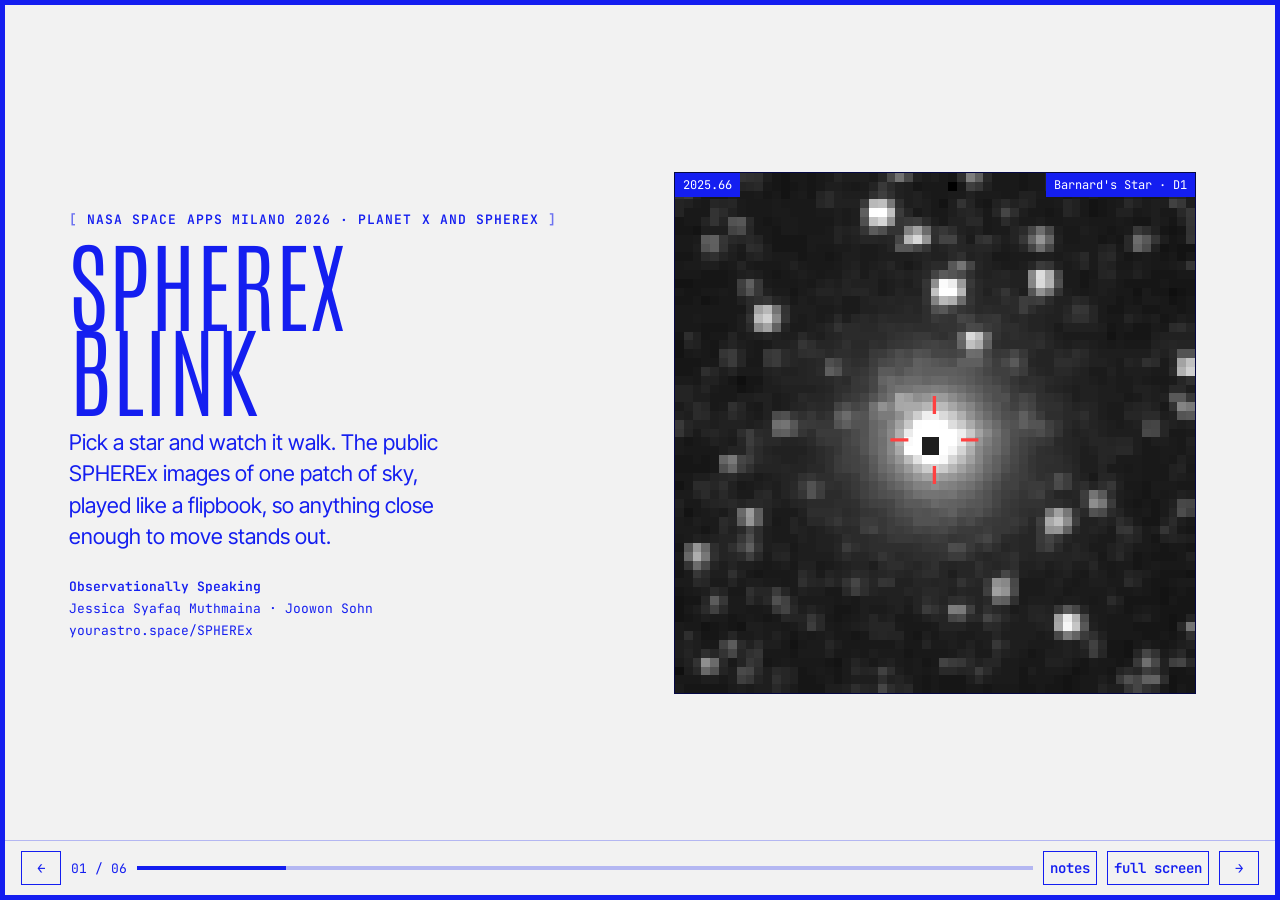
==== slides/index.html @ 1ed328cb "Six interactive slides for the mentor" ====
<!DOCTYPE html>
<html lang="en">
<head>
    <meta charset="utf-8">
    <meta name="viewport" content="width=device-width, initial-scale=1">
    <script>try{var t=localStorage.getItem("yas-theme");if(t==="dark"||t==="light")document.documentElement.dataset.theme=t}catch(e){}</script>
    <title>SPHEREx Blink · slides</title>
    <meta name="description" content="Six slides on SPHEREx Blink for NASA Space Apps Milano 2026, with live SPHEREx data on them.">
    <link rel="icon" type="image/png" href="/img/favicon.png?v=2">
    <link rel="preconnect" href="https://fonts.googleapis.com">
    <link rel="preconnect" href="https://fonts.gstatic.com" crossorigin>
    <link href="https://fonts.googleapis.com/css2?family=Antonio:wght@200;400;600&family=Inter+Tight:wght@400;500;700&family=JetBrains+Mono:wght@400;600&display=swap" rel="stylesheet">
    <link rel="stylesheet" href="../style.css?v=31">
    <style>
        /* the deck: one slide fills the window, in the frame of the site */
        html, body { height: 100%; }
        body { overflow: hidden; }
        .deck { position: fixed; inset: 0; border: 5px solid var(--blue); background: var(--bg); }
        .slide { position: absolute; inset: 0; display: none; padding: clamp(20px, 4vh, 48px) clamp(24px, 5vw, 72px) 70px; overflow: auto; }
        .slide.on { display: grid; animation: in .35s ease-out; }
        .slide:not(.on) { display: none !important; }
        .levels { display: grid; grid-template-columns: repeat(3, 1fr); }
        .levels button[aria-selected="true"] { background: var(--blue); color: var(--bg); }
        @keyframes in { from { opacity: 0; transform: translateY(8px); } to { opacity: 1; transform: none; } }
        .kicker { font: 600 13px/1.4 var(--mono); letter-spacing: .08em; text-transform: uppercase; margin: 0 0 10px; }
        .kicker::before { content: '[ '; opacity: .6; } .kicker::after { content: ' ]'; opacity: .6; }
        .big { font: 200 clamp(56px, 11vh, 140px)/.86 var(--display); text-transform: uppercase; margin: 0; }
        .h { font: 200 clamp(40px, 7.4vh, 92px)/.9 var(--display); text-transform: uppercase; margin: 0 0 clamp(14px, 2.4vh, 28px); }
        .lead { font-size: clamp(18px, 2.4vh, 24px); line-height: 1.45; max-width: 34ch; margin: 18px 0 0; }
        .two { display: grid; grid-template-columns: 1fr 1fr; gap: clamp(20px, 3vw, 48px); align-items: center; }
        .two.wide-r { grid-template-columns: .9fr 1.1fr; }
        .meta { font: 400 13px/1.7 var(--mono); margin-top: 24px; }
        .meta b { font-weight: 600; }
        /* live SPHEREx blinks, real data from ../data */
        .live { position: relative; background: #000; border: 1px solid var(--blue-line); }
        .live canvas { display: block; width: 100%; height: auto; image-rendering: pixelated; }
        .live .tag { position: absolute; left: 0; top: 0; padding: 4px 8px; background: var(--blue); color: #fff; font: 400 12px var(--mono); }
        .live .tag2 { position: absolute; right: 0; top: 0; padding: 4px 8px; background: var(--blue); color: #fff; font: 400 12px var(--mono); }
        .hero-live { max-width: min(58vh, 560px); justify-self: center; width: 100%; }
        /* step cards on slide 2 */
        .cards { display: grid; gap: 14px; }
        .card { display: grid; grid-template-columns: 64px 1fr; gap: 16px; align-items: start; padding: 16px 18px; background: var(--panel); border: 1px solid var(--blue-line); text-decoration: none; color: var(--blue); }
        .card:hover { background: var(--blue-soft); }
        .card .n { font: 200 54px/0.9 var(--display); }
        .card h3 { margin: 2px 0 4px; font: 400 24px/1.1 var(--display); text-transform: uppercase; letter-spacing: .04em; }
        .card p { margin: 0; font-size: 16px; }
        /* stats */
        .stats { display: grid; grid-template-columns: repeat(3, 1fr); gap: 14px; margin-top: 18px; }
        .stat { padding: 14px 16px; background: var(--panel); border: 1px solid var(--blue-line); }
        .stat b { display: block; font: 200 clamp(40px, 6vh, 64px)/1 var(--display); }
        .stat span { font: 400 13px/1.4 var(--mono); }
        /* five live targets */
        .five { display: grid; grid-template-columns: repeat(5, 1fr); gap: 14px; }
        .five a { text-decoration: none; color: var(--blue); }
        .five h4 { margin: 10px 0 2px; font: 400 clamp(17px, 2.2vh, 22px)/1.1 var(--display); text-transform: uppercase; letter-spacing: .04em; }
        .five p { margin: 0; font-size: 14px; line-height: 1.4; }
        .five small { display: block; font: 400 12px var(--mono); margin-bottom: 4px; }
        /* reading levels on slide 5 */
        .levels { max-width: 520px; }
        .levels + .lvl { margin-top: 14px; font-size: 17px; min-height: 5.5em; max-width: 46ch; }
        .slide .sfig { margin: 0; background: var(--panel); }
        .explore-url { font: 200 clamp(36px, 6vh, 72px)/1 var(--display); text-transform: uppercase; text-decoration: none; color: var(--blue); border-bottom: 2px solid var(--blue); }
        /* controls */
        .nav { position: fixed; left: 5px; right: 5px; bottom: 5px; display: flex; align-items: center; gap: 10px; padding: 10px 16px; background: var(--bg); border-top: 1px solid var(--blue-line); z-index: 5; font: 400 13px var(--mono); }
        .nav button { min-width: 40px; min-height: 34px; border: 1px solid var(--blue); background: transparent; color: var(--blue); cursor: pointer; font: 600 14px var(--mono); }
        .nav button:hover { background: var(--blue-soft); }
        .nav .bar { flex: 1; height: 4px; background: var(--blue-line); }
        .nav .bar i { display: block; height: 100%; background: var(--blue); transition: width .3s; }
        .notes { position: fixed; right: 16px; bottom: 64px; width: min(460px, 90vw); max-height: 50vh; overflow: auto; padding: 14px 16px; background: var(--surface); border: 1px solid var(--blue); font-size: 15px; z-index: 6; box-shadow: 0 6px 24px rgba(0,0,0,.15); }
        .notes b { font: 600 12px var(--mono); text-transform: uppercase; letter-spacing: .06em; }
        @media (max-width: 900px) {
            body { overflow: auto; }
            .two, .two.wide-r { grid-template-columns: 1fr; }
            .five { grid-template-columns: repeat(2, 1fr); }
            .stats { grid-template-columns: 1fr; }
        }
    </style>
</head>
<body>
<main class="deck" id="deck" aria-roledescription="slide deck">

    <!-- 01 title, with Barnard's Star walking in real SPHEREx data -->
    <section class="slide two" aria-label="Slide 1 of 6" data-notes="We are Observationally Speaking, Jessica and Joowon. The challenge is Planet X and SPHEREx. What you see on the right is not an animation we drew. It is every SPHEREx exposure of Barnard's Star, lined up on one grid and played in order. The star walks north, under the red marks that say where Gaia predicts it.">
        <div>
            <p class="kicker">NASA Space Apps Milano 2026 · Planet X and SPHEREx</p>
            <h1 class="big">SPHEREx<br>Blink</h1>
            <p class="lead">Pick a star and watch it walk. The public SPHEREx images of one patch of sky, played like a flipbook, so anything close enough to move stands out.</p>
            <p class="meta"><b>Observationally Speaking</b><br>Jessica Syafaq Muthmaina · Joowon Sohn<br>yourastro.space/SPHEREx</p>
        </div>
        <figure class="live hero-live" data-live="Barnard" data-mode="frames" style="margin:0"><canvas width="590" height="590"></canvas><span class="tag"></span><span class="tag2">Barnard's Star · D1</span></figure>
    </section>

    <!-- 02 the challenge and our answer -->
    <section class="slide two wide-r" aria-label="Slide 2 of 6" data-notes="NASA asked for a public web tool. You type a position, it plays the SPHEREx images of that patch like a video. Our answer is one page in three steps. First you find the spot on the whole sky, then you watch it move, then you can read why it matters at the level you want. Click any card and the live page opens there.">
        <div>
            <p class="kicker">the challenge</p>
            <h2 class="h">Type a place in the sky. Watch it change.</h2>
            <p class="lead" style="max-width:40ch">NASA asked for a public web tool that plays the SPHEREx images of any patch of sky like a short video, tested on five named objects, with WiseView as the model.</p>
        </div>
        <div class="cards">
            <a class="card" href="../?target=Barnard#explore" target="_blank" rel="noopener"><span class="n">01</span><div><h3>Find it</h3><p>One map of the whole sky, in SPHEREx's 102 colours or older surveys, with a lens to pick a spot.</p></div></a>
            <a class="card" href="../?target=Barnard#step2" target="_blank" rel="noopener"><span class="n">02</span><div><h3>Watch it move</h3><p>Every exposure on one north-up grid, in any of the six detectors, with Gaia stars moved to each date.</p></div></a>
            <a class="card" href="../?target=Barnard#story" target="_blank" rel="noopener"><span class="n">03</span><div><h3>Understand it</h3><p>The story told three ways, for someone new, a student or a scientist, in English, Indonesian and Italian.</p></div></a>
        </div>
    </section>

    <!-- 03 how it works -->
    <section class="slide" aria-label="Slide 3 of 6" style="align-content:center" data-notes="Five steps, all in our own Python. We ask NASA's archive IRSA for every exposure, cut a small square, remove the zodiacal light, put everything on one fixed grid, and play it. The five targets are exported ahead of time in all six detectors, 60 views, built on GitHub so the raw files never fill a laptop. The check is that Barnard's Star lands within a tenth of a pixel of where Gaia says it should be.">
        <p class="kicker">how it works</p>
        <h2 class="h">From NASA's archive to a moving picture</h2>
        <div class="two" style="align-items:start">
            <figure class="sfig" data-fig="steps"></figure>
            <div class="stats" style="margin-top:0;grid-template-columns:1fr">
                <div class="stat"><b>60</b><span>views ready to open, five targets in all six detectors</span></div>
                <div class="stat"><b>36 to 96</b><span>real SPHEREx exposures behind every view</span></div>
                <div class="stat"><b>0.1 px</b><span>average distance between Barnard's Star in our images and the Gaia prediction</span></div>
            </div>
        </div>
    </section>

    <!-- 04 five targets, five live blinks -->
    <section class="slide" aria-label="Slide 4 of 6" style="align-content:center" data-notes="These five are blinking live, real SPHEREx data, one image per sky pass. Barnard's Star walks. Epsilon Indi B moves less than a pixel a year. WISE 0855 is only visible in the reddest detector, D6. RW Aurigae and R Draconis do not move, they change brightness. Click any of them to open it in the full viewer.">
        <p class="kicker">the five test objects</p>
        <h2 class="h">Five objects, five questions</h2>
        <div class="five">
            <a href="../?target=Barnard" target="_blank" rel="noopener"><figure class="live" data-live="Barnard" style="margin:0"><canvas width="236" height="236"></canvas><span class="tag"></span></figure><h4>Barnard's Star</h4><small>D1 · 1.69 px/yr</small><p>Can it see motion? It walks north.</p></a>
            <a href="../?target=EpsIndB" target="_blank" rel="noopener"><figure class="live" data-live="EpsIndB" style="margin:0"><canvas width="236" height="236"></canvas><span class="tag"></span></figure><h4>Epsilon Indi B</h4><small>D5 · 0.76 px/yr</small><p>Can it see a tiny motion of a faint pair?</p></a>
            <a href="../?target=WISE0855" target="_blank" rel="noopener"><figure class="live" data-live="WISE0855" style="margin:0"><canvas width="236" height="236"></canvas><span class="tag"></span></figure><h4>WISE 0855</h4><small>D6 · 1.33 px/yr</small><p>Can it show what is invisible in most colours?</p></a>
            <a href="../?target=RWAur" target="_blank" rel="noopener"><figure class="live" data-live="RWAur" style="margin:0"><canvas width="236" height="236"></canvas><span class="tag"></span></figure><h4>RW Aurigae</h4><small>D1 · still</small><p>Can it show a young star change?</p></a>
            <a href="../?target=RDra" target="_blank" rel="noopener"><figure class="live" data-live="RDra" style="margin:0"><canvas width="236" height="236"></canvas><span class="tag"></span></figure><h4>R Draconis</h4><small>D3 · still</small><p>Can it show a giant pulse?</p></a>
        </div>
    </section>

    <!-- 05 for everyone -->
    <section class="slide two" aria-label="Slide 5 of 6" data-notes="We wanted anyone to be able to use it. The explanation under the tool comes in three reading levels, and every chapter has something to play with, like this one. Pick the Sun, then WISE 0855, and see the glow move into the infrared. That is why SPHEREx, an infrared telescope, can see the coldest neighbours of the Sun.">
        <div>
            <p class="kicker">for everyone</p>
            <h2 class="h">One page, three ways to read it</h2>
            <div class="seg seg3 levels" role="tablist" aria-label="reading level">
                <button type="button" role="tab" data-lvl="0" aria-selected="true">new to this</button>
                <button type="button" role="tab" data-lvl="1">student</button>
                <button type="button" role="tab" data-lvl="2">scientist</button>
            </div>
            <p class="lvl" id="lvl" aria-live="polite"></p>
            <p class="meta">6 chapters · 6 interactive figures · NASA and ESA pictures · 18 checked sources · English, Indonesian, Italian</p>
        </div>
        <figure class="sfig" data-fig="glow"></figure>
    </section>

    <!-- 06 the honest answer, then explore -->
    <section class="slide two" aria-label="Slide 6 of 6" data-notes="The challenge also asks about Planet X. The honest answer, with numbers, is that a Planet Nine of the usual size and distance is about forty times too faint for one SPHEREx exposure. Move the sliders, only a large planet near 300 AU comes close. Motion is never the problem, faintness is. Now please explore the site yourself.">
        <div>
            <p class="kicker">the honest answer</p>
            <h2 class="h">Could it find Planet X?</h2>
            <p class="lead">Probably not this way. Motion is easy, faintness is the problem. Move the sliders and see.</p>
            <p class="meta" style="margin-top:32px">now explore it yourself</p>
            <a class="explore-url" href="../?target=Barnard" target="_blank" rel="noopener">yourastro.space/SPHEREx</a>
        </div>
        <figure class="sfig" data-fig="planetx"></figure>
    </section>

    <nav class="nav" aria-label="slides">
        <button type="button" id="prev" aria-label="Previous slide">←</button>
        <span id="num">01 / 06</span>
        <div class="bar" aria-hidden="true"><i id="bar"></i></div>
        <button type="button" id="notesBtn" aria-pressed="false" title="Speaker notes (n)">notes</button>
        <button type="button" id="fsBtn" title="Full screen (f)">full screen</button>
        <button type="button" id="next" aria-label="Next slide">→</button>
    </nav>
    <aside class="notes" id="notes" hidden><b>notes</b><p id="notesText"></p></aside>
</main>

<script>let lang = "en";</script>
<script src="../figs.js?v=4"></script>
<script>
"use strict";
// ---------- live SPHEREx blinks from the same static files the page uses ----------
const BEST = { Barnard: "D1", EpsIndB: "D5", WISE0855: "D6", RWAur: "D1", RDra: "D3" };
const cache = {};
function load(t) {
  return cache[t] || (cache[t] = fetch(`../data/${t}.json`).then((r) => r.json()));
}
function decode(f, n) {
  const bin = atob(f.image), out = new Float32Array(n);
  for (let i = 0; i < n; i++) {
    const c = (bin.charCodeAt(2 * i) | (bin.charCodeAt(2 * i + 1) << 8)) << 16 >> 16;
    out[i] = c === -32768 ? NaN : f.lo + f.scale * (c + 32767);
  }
  return out;
}
function median(a) { const b = a.filter((x) => !isNaN(x)).sort((x, y) => x - y); return b.length ? b[b.length >> 1] : NaN; }
function views(j, mode) {
  const n = j.npix * j.npix, imgs = j.frames.map((f) => decode(f, n));
  if (mode === "frames") return j.frames.map((f, i) => ({ img: imgs[i], xy: f.target_xy, label: f.year.toFixed(2) }));
  const passes = [...new Set(j.frames.map((f) => f.pass_index))];
  return passes.map((p) => {
    const ids = j.frames.map((f, i) => (f.pass_index === p ? i : -1)).filter((i) => i >= 0);
    const img = new Float32Array(n);
    for (let k = 0; k < n; k++) img[k] = median(ids.map((i) => imgs[i][k]));
    const xy = [0, 1].map((a) => ids.reduce((s, i) => s + j.frames[i].target_xy[a], 0) / ids.length);
    const y = ids.reduce((s, i) => s + j.frames[i].year, 0) / ids.length;
    return { img, xy, label: `pass ${passes.indexOf(p) + 1} · ${y.toFixed(2)}` };
  });
}
function paint(cv, v, N) {
  const ctx = cv.getContext("2d"), fin = Array.from(v.img).filter((x) => !isNaN(x)).sort((a, b) => a - b);
  const pct = (p) => fin[Math.min(fin.length - 1, Math.round(p / 100 * (fin.length - 1)))];
  const med = pct(50), mad = 1.4826 * median(Array.from(fin, (x) => Math.abs(x - med))) || 1e-3;
  const lo = med - 2 * mad, hi = Math.max(pct(99.5), lo + mad), beta = 3 * mad, norm = Math.asinh((hi - lo) / beta);
  const id = ctx.createImageData(N, N);
  for (let y = 0; y < N; y++) for (let x = 0; x < N; x++) {
    const val = v.img[y * N + x], o = ((N - 1 - y) * N + x) * 4;
    const g = isNaN(val) ? 30 : Math.round(255 * Math.min(1, Math.max(0, Math.asinh((val - lo) / beta) / norm)));
    id.data[o] = id.data[o + 1] = id.data[o + 2] = g; id.data[o + 3] = 255;
  }
  const off = document.createElement("canvas"); off.width = off.height = N; off.getContext("2d").putImageData(id, 0, 0);
  ctx.imageSmoothingEnabled = false; ctx.drawImage(off, 0, 0, cv.width, cv.height);
  const s = cv.width / N, cx = (v.xy[0] + 0.5) * s, cy = (N - 1 - v.xy[1] + 0.5) * s;
  ctx.strokeStyle = "#ff4040"; ctx.lineWidth = Math.max(2, s / 3);
  ctx.beginPath();
  for (const [dx, dy] of [[1, 0], [-1, 0], [0, 1], [0, -1]]) { ctx.moveTo(cx + dx * 3 * s, cy + dy * 3 * s); ctx.lineTo(cx + dx * 5 * s, cy + dy * 5 * s); }
  ctx.stroke();
}
const timers = [];
async function startLive(slide) {
  for (const fig of slide.querySelectorAll("[data-live]")) {
    const t = fig.dataset.live, cv = fig.querySelector("canvas"), tag = fig.querySelector(".tag");
    tag.textContent = "loading SPHEREx data";
    const j = await load(t), vs = views(j, fig.dataset.mode || "pass");
    let i = 0;
    const step = () => { paint(cv, vs[i], j.npix); tag.textContent = vs[i].label; i = (i + 1) % vs.length; };
    step(); timers.push(setInterval(step, fig.dataset.mode === "frames" ? 220 : 650));
  }
}

// ---------- the deck ----------
const slides = [...document.querySelectorAll(".slide")];
let cur = 0;
const built = new Set();
function show(i) {
  cur = Math.max(0, Math.min(slides.length - 1, i));
  while (timers.length) clearInterval(timers.pop());
  while (FIG_STOPS.length) FIG_STOPS.pop()();
  slides.forEach((s, k) => s.classList.toggle("on", k === cur));
  const s = slides[cur];
  if (!built.has(cur)) { s.querySelectorAll(".sfig[data-fig]").forEach((f) => FIGS[f.dataset.fig](f)); built.add(cur); }
  startLive(s).catch(() => {});
  document.getElementById("num").textContent = `${String(cur + 1).padStart(2, "0")} / ${String(slides.length).padStart(2, "0")}`;
  document.getElementById("bar").style.width = `${100 * (cur + 1) / slides.length}%`;
  document.getElementById("notesText").textContent = s.dataset.notes || "";
  history.replaceState(null, "", `#${cur + 1}`);
}
document.getElementById("prev").onclick = () => show(cur - 1);
document.getElementById("next").onclick = () => show(cur + 1);
const notes = document.getElementById("notes"), nb = document.getElementById("notesBtn");
const toggleNotes = () => { notes.hidden = !notes.hidden; nb.setAttribute("aria-pressed", String(!notes.hidden)); };
nb.onclick = toggleNotes;
const fs = () => (document.fullscreenElement ? document.exitFullscreen() : document.documentElement.requestFullscreen?.());
document.getElementById("fsBtn").onclick = fs;
document.addEventListener("keydown", (e) => {
  if (e.target.closest("input, select, textarea")) return;
  if (["ArrowRight", "PageDown", " "].includes(e.key) && !e.target.closest("button")) { e.preventDefault(); show(cur + 1); }
  else if (["ArrowLeft", "PageUp"].includes(e.key) && !e.target.closest("[role=tab]")) { e.preventDefault(); show(cur - 1); }
  else if (e.key === "n") toggleNotes();
  else if (e.key === "f") fs();
  else if (e.key === "Home") show(0);
  else if (e.key === "End") show(slides.length - 1);
});

// reading levels on slide 5, the opening lines of chapter 2 at each level
const LVL = [
  "An exoplanet is a planet that circles a star other than the Sun. Between planets and stars sits a strange family, the brown dwarfs, too light to keep shining, so they cool for ever and glow in infrared light like a fading ember.",
  "Below about 13 Jupiter masses an object never burns deuterium, above about 75 to 80 it burns hydrogen and is a star. A cool body glows most at λmax ≈ 2900 μm K / T, so a 250 K brown dwarf peaks near 12 μm.",
  "The 20 pc census holds 525 L, T and Y dwarfs. WISE 0855−0714 is a Y dwarf near 250 K at 2.3 pc, J ≈ 25 but W2 = 13.70, so its flux sits almost entirely near 4.6 μm, inside SPHEREx's D6.",
];
document.querySelectorAll("[data-lvl]").forEach((b) => b.addEventListener("click", () => {
  document.querySelectorAll("[data-lvl]").forEach((x) => x.setAttribute("aria-selected", String(x === b)));
  document.getElementById("lvl").textContent = LVL[+b.dataset.lvl];
}));
document.getElementById("lvl").textContent = LVL[0];

show(Math.max(0, (parseInt(location.hash.slice(1), 10) || 1) - 1));
</script>
</body>
</html>
---- style.css ----
/* SPHEREx Blink on yourastro.space. Same system as the main site:
   light grey ground, one electric blue, compressed capitals, mono labels, flat square shapes.
   The sky itself stays plain greyscale, as astronomers read it. */

:root {
    --bg: #f2f2f2; --panel: #fafafa; --surface: #ffffff;
    --blue: #141ef0; --blue-deep: #0a10a8;
    --blue-soft: rgba(20, 30, 240, .08); --blue-line: rgba(20, 30, 240, .28);
    --grey-btn: #e4e4e8; --grey-btn-hover: #d6d6dc;
    --warn: #b3261e;
    --display: 'Antonio', 'Arial Narrow', sans-serif;
    --text: 'Inter Tight', 'Helvetica Neue', Arial, sans-serif;
    --mono: 'JetBrains Mono', ui-monospace, Menlo, Consolas, monospace;
    color-scheme: light;
}
:root[data-theme="dark"] {
    --bg: #070b2e; --panel: #0b1038; --surface: #0f1545;
    --blue: #8a92ff; --blue-deep: #c3c7ff;
    --blue-soft: rgba(138, 146, 255, .12); --blue-line: rgba(138, 146, 255, .3);
    --grey-btn: #161d55; --grey-btn-hover: #1f2770;
    --warn: #ff8a80;
    color-scheme: dark;
}

* { box-sizing: border-box; }
[hidden] { display: none !important; }
body { margin: 0; background: var(--bg); color: var(--blue); font: 400 17px/1.55 var(--text); -webkit-font-smoothing: antialiased; overflow-x: hidden; }
a { color: var(--blue); text-underline-offset: 3px; text-decoration-thickness: 1px; }
a:hover { color: var(--blue-deep); }
button, input, select { font: inherit; color: inherit; }
:focus-visible { outline: 2px solid var(--blue); outline-offset: 3px; }
::selection { background: var(--blue); color: var(--bg); }
.skip { position: absolute; left: -999px; }
.skip:focus { left: 16px; top: 12px; z-index: 30; background: var(--bg); padding: 6px 10px; border: 2px solid var(--blue); }
@media (prefers-reduced-motion: reduce) { *, *::after { transition: none !important; animation: none !important; } }

/* ---------- header, as on every page of the site ---------- */
.frame { border: 5px solid var(--blue); }
.top { display: flex; align-items: center; gap: 24px; padding: 28px clamp(16px, 6vw, 92px) 12px; }
.top nav { flex: 1; display: flex; justify-content: center; gap: clamp(18px, 4vw, 56px); }
.top nav a { font: 400 16px/1 var(--display); letter-spacing: .08em; text-transform: uppercase; text-decoration: none; }
.top nav a:hover, .top nav a[aria-current] { text-decoration: underline; text-underline-offset: 5px; }
.mark { display: inline-grid; justify-items: center; text-decoration: none; border: 2px solid var(--blue); padding: 5px 7px 4px; font: 600 15px/0.9 var(--display); text-transform: uppercase; }
.mark span + span { border-top: 2px solid var(--blue); padding-top: 3px; margin-top: 3px; font-weight: 200; font-size: 17px; }
.mark:hover { background: var(--blue); color: var(--bg); }
.mark:hover span + span { border-color: var(--bg); }
.tools { display: flex; align-items: center; gap: 8px; flex: none; }
.lang { display: inline-flex; border: 1px solid var(--blue); }
.lang button { font: 600 12px/1 var(--mono); background: transparent; color: var(--blue); border: 0; padding: 7px 9px; min-height: 30px; cursor: pointer; }
.lang button[aria-pressed="true"] { background: var(--blue); color: var(--bg); }
.theme-toggle { display: inline-grid; place-items: center; width: 32px; height: 32px; padding: 0; cursor: pointer; background: transparent; color: var(--blue); border: 1px solid var(--blue); }
.theme-toggle:hover { background: var(--blue-soft); }
.theme-toggle svg { width: 16px; height: 16px; }
.theme-toggle .t-sun { display: none; }
:root[data-theme="dark"] .theme-toggle .t-sun { display: block; }
:root[data-theme="dark"] .theme-toggle .t-moon { display: none; }

.eyebrow { font: 600 12px/1.4 var(--mono); letter-spacing: .08em; text-transform: uppercase; text-align: center; margin: 0 0 14px; }
.eyebrow::before { content: '[ '; opacity: .6; }
.eyebrow::after { content: ' ]'; opacity: .6; }

/* ---------- hero ---------- */
.hero { display: grid; justify-items: center; text-align: center; padding: clamp(20px, 3vw, 36px) 16px clamp(20px, 2.6vw, 30px); }
.hero h1 { font: 200 clamp(60px, 8.5vw, 124px)/0.86 var(--display); text-transform: none; margin: 0 0 16px; letter-spacing: -0.01em; }
.lede { max-width: 64ch; margin: 0; font-size: 17px; }

/* ---------- the whole sky: map, outside, inside; sky or Earth ---------- */
.explore { max-width: 1180px; margin: 0 auto 28px; padding: 0 16px; }
.ex-stage { position: relative; aspect-ratio: 2 / 1; background: #000; overflow: hidden; }
.ex-sky, .ex-earth { position: absolute; inset: 0; width: 100%; height: 100%; }
.ex-earth { object-fit: contain; background: #000; }
.explore[data-world="earth"] .ex-sky { visibility: hidden; }
.ex-load { position: absolute; left: 50%; top: 50%; transform: translate(-50%, -50%); margin: 0; color: #f2f2f2; font: 400 12px var(--mono); text-transform: uppercase; letter-spacing: .08em; opacity: .75; pointer-events: none; }
.ex-zoom { position: absolute; right: 12px; top: 12px; display: grid; gap: 6px; z-index: 5; }
.ex-zoom button { width: 34px; height: 34px; display: grid; place-items: center; padding: 0; border: 1px solid #f2f2f2; background: rgba(7, 11, 46, .55); color: #f2f2f2; font: 400 20px/1 var(--display); cursor: pointer; }
.ex-zoom button:hover { background: #141ef0; border-color: #141ef0; }
.ex-zoom svg { width: 18px; height: 18px; }
.explore[data-world="earth"] .ex-zoom { visibility: hidden; }
.ex-dock { display: grid; justify-items: center; gap: 12px; padding: 14px 14px 12px; border-top: 1px solid var(--blue-line); }
.shapes { display: flex; gap: clamp(16px, 4vw, 40px); }
.shapes button { display: inline-flex; align-items: center; gap: 7px; padding: 4px 2px 6px; border: 0; border-bottom: 2px solid transparent; background: none; color: var(--blue); cursor: pointer; font: 400 17px/1 var(--display); letter-spacing: .08em; text-transform: uppercase; }
.shapes button svg { width: 18px; height: 18px; }
.shapes button:hover { border-bottom-color: var(--blue-line); }
.shapes button[aria-checked="true"] { border-bottom-color: var(--blue); }
.shapes button[aria-disabled="true"] { opacity: .3; cursor: default; border-bottom-color: transparent; }
.ex-row { display: flex; flex-wrap: wrap; justify-content: center; align-items: center; gap: 10px 12px; }
.ex-row .seg { min-width: 300px; }
.ex-row .btn { min-height: 40px; font-size: 16px; }
.seg.seg4 { grid-template-columns: repeat(4, 1fr); }
/* sky / Earth: a flat vertical switch in the site's square style, up for the sky, down for the Earth */
.world { display: inline-grid; grid-template-columns: auto auto; grid-template-rows: 1fr 1fr; align-items: center; column-gap: 9px; padding: 3px 10px 3px 4px; border: 1px solid var(--blue); }
.world .wtrack { grid-row: 1 / span 2; position: relative; width: 20px; height: 44px; padding: 0; border: 1px solid var(--blue); background: transparent; cursor: pointer; }
.world .wtrack::after { content: ""; position: absolute; left: 2px; top: 2px; width: 14px; height: 18px; background: var(--blue); transition: transform .25s cubic-bezier(.45, 1.45, .55, 1); }
.explore[data-world="earth"] .world .wtrack::after { transform: translateY(20px); }
.world button[data-world] { border: 0; background: none; padding: 0 4px; height: 22px; text-align: left; color: var(--blue); opacity: .8; cursor: pointer; font: 600 11px/1 var(--mono); text-transform: uppercase; letter-spacing: .08em; }
.world button[data-world][aria-checked="true"] { opacity: 1; text-decoration: underline; text-underline-offset: 3px; }
.ex-lambda { display: flex; align-items: center; gap: 12px; width: min(820px, 100%); }
.ex-lambda .label { margin: 0; }
.ex-lambda input { flex: 1; min-width: 160px; accent-color: var(--blue); }
.ex-lambda output { font: 400 13px var(--mono); min-width: 7ch; text-align: right; font-variant-numeric: tabular-nums; }
.ex-now { margin: 0; max-width: 76ch; text-align: center; font-size: 15px; min-height: 1.5em; }
.ex-about { font: 400 11px var(--mono); text-transform: uppercase; letter-spacing: .08em; }
.ex-about::after { content: ' \2193'; }
.ex-now .src { font: 400 12px var(--mono); letter-spacing: .03em; }
/* outside: a sphere needs a square room, centred in the panel */
.explore[data-shape="outside"][data-world="sky"] .ex-sky { left: 50%; width: auto; height: 100%; aspect-ratio: 1; transform: translateX(-50%); }
/* the crosshair: two thin lines across the whole map, fixed to the screen, never in the way of the mouse */
.ex-cross { position: absolute; inset: 0; pointer-events: none; z-index: 3; }
.ex-cross::before, .ex-cross::after { content: ""; position: absolute; background: rgba(242, 242, 242, .38); }
.ex-cross::before { left: 0; right: 0; top: 50%; height: 1px; }
.ex-cross::after { top: 0; bottom: 0; left: 50%; width: 1px; }
.explore.no-cross .ex-cross, .explore[data-world="earth"] .ex-cross { display: none; }
/* the lens: a square you drag over the map; its centre is the spot it hands to the viewer */
.lens { position: absolute; left: 0; top: 0; width: 132px; height: 132px; z-index: 6; border: 2px solid #f2f2f2; box-shadow: 0 0 0 1px rgba(0, 0, 0, .6), 0 6px 24px rgba(0, 0, 0, .45); display: grid; grid-template-rows: auto 1fr; }
.lens::after { content: ""; position: absolute; left: 50%; top: calc(50% + 11px); width: 10px; height: 10px; transform: translate(-50%, -50%); border: 1px solid #f2f2f2; border-radius: 50%; pointer-events: none; }
.lens-bar { display: flex; justify-content: space-between; align-items: center; gap: 6px; padding: 3px 4px 3px 7px; background: #141ef0; color: #f2f2f2; font: 400 10px/1.2 var(--mono); letter-spacing: .02em; cursor: grab; touch-action: none; user-select: none; white-space: nowrap; overflow: hidden; }
.lens-bar:active { cursor: grabbing; }
.lens-bar:focus-visible { outline: 2px solid #ffb000; outline-offset: 0; }
.lens-bar button { border: 0; background: none; color: #f2f2f2; font: 400 16px/1 var(--display); cursor: pointer; padding: 0 2px; }
.lens-use { align-self: end; justify-self: center; margin-bottom: 6px; padding: 3px 8px; border: 0; background: rgba(7, 11, 46, .8); color: #f2f2f2; font: 600 10px var(--mono); text-transform: uppercase; letter-spacing: .06em; cursor: pointer; }
.lens-use:hover { background: #141ef0; }
#lensBtn { gap: 6px; }
#lensBtn[aria-pressed="true"] { background: var(--blue); color: var(--bg); }
.seg.seg6 { grid-template-columns: repeat(6, 1fr); min-width: 240px; }
.seg.seg6 button { min-height: 30px; }
.ex-lambda { flex-wrap: wrap; justify-content: center; }
.ex-centre { display: flex; flex-wrap: wrap; justify-content: center; align-items: center; gap: 8px 12px; font: 400 12px var(--mono); }
.ex-centre .label { margin: 0; }
.ex-centre output { font-variant-numeric: tabular-nums; }
.mini { min-height: 26px; padding: 0 9px; border: 1px solid var(--blue); background: transparent; color: var(--blue); font: 600 11px var(--mono); text-transform: uppercase; letter-spacing: .06em; cursor: pointer; }
.mini:hover { background: var(--blue-soft); }
.check.mini { border: 0; padding: 0; margin: 0; font: 400 12px var(--mono); }

@media (max-width: 640px) {
    .ex-stage { aspect-ratio: 4 / 3; }
    .explore .panel-bar span:last-child { display: none; }
    .explore[data-shape="map"] .ex-stage, .explore[data-world="earth"] .ex-stage { aspect-ratio: 2 / 1; }
    .shapes button { font-size: 15px; }
    .ex-row .seg { min-width: 0; width: 100%; }
}

/* ---------- the two steps of the page ---------- */
.step { display: flex; align-items: baseline; gap: 12px; max-width: 1180px; margin: 0 auto 12px; padding: 0 16px; font: 400 clamp(22px, 2.6vw, 30px)/1 var(--display); text-transform: uppercase; letter-spacing: .04em; }
.step span:first-child { font: 600 12px var(--mono); letter-spacing: .08em; padding: 4px 7px; background: var(--blue); color: var(--bg); }
#step2 { scroll-margin-top: 12px; }
/* the map only takes the mouse and finger once someone clicks it, so the page always scrolls */
.ex-shield { position: absolute; inset: 0; z-index: 4; display: grid; place-items: center; cursor: pointer; }
.ex-shield span { padding: 8px 14px; background: rgba(7, 11, 46, .85); color: #f2f2f2; font: 600 11px var(--mono); text-transform: uppercase; letter-spacing: .08em; opacity: 0; transition: opacity .2s; }
.ex-shield.hint span, .ex-shield:focus-visible span { opacity: 1; }
.ex-shield[hidden], .explore[data-world="earth"] .ex-shield { display: none; }
.ex-next { display: flex; flex-wrap: wrap; justify-content: center; align-items: center; gap: 10px 18px; }
.ex-next .btn { min-height: 40px; font-size: 17px; }
/* credits as a list you can scan */
.credits dl { display: grid; grid-template-columns: 140px 1fr; margin: 0; }
.credits dt, .credits dd { margin: 0; padding: 12px 16px; border-bottom: 1px solid var(--blue-line); }
.credits dt { font: 400 11px/1.9 var(--mono); text-transform: uppercase; letter-spacing: .08em; }
.credits dd { font-size: 16px; }
.credits dt:last-of-type, .credits dd:last-of-type { border-bottom: 0; }
.credits + .btns { margin-top: 28px; }
@media (max-width: 640px) {
    .credits dl { grid-template-columns: 1fr; }
    .credits dt { border-bottom: 0; padding-bottom: 0; }
}

/* ---------- full screen: the map with its controls, or the viewer with its timeline ---------- */
.fs-btn .i-close { display: none; }
.is-full .fs-btn .i-open { display: none; }
.is-full .fs-btn .i-close { display: block; }
.fs-btn svg { width: 16px; height: 16px; }
.is-full { position: fixed; inset: 0; z-index: 50; margin: 0; padding: 0; max-width: none; width: 100vw; height: 100vh; height: 100dvh; background: var(--bg); overflow: auto; }
:fullscreen.is-full { position: static; }
/* a grid row has a definite height, which Aladin needs: it sizes its canvas from height: 100% */
.explore.is-full > .panel { height: 100%; display: grid; grid-template-rows: auto minmax(0, 1fr) auto; box-shadow: none; }
.explore.is-full .ex-stage { aspect-ratio: auto; height: 100%; min-height: 0; }
/* the whole-sky oval is 2:1, so in full screen the map keeps that shape, centred, and never cuts the oval */
.explore.is-full[data-shape="map"] .ex-stage { aspect-ratio: 2 / 1; width: auto; max-width: 100%; justify-self: center; }
.explore.is-full[data-shape="map"] .ex-sky, .explore.is-full .ex-earth { background: #000; }
.explore.is-full > .panel { background: #000; }
.explore.is-full .panel-bar, .explore.is-full .ex-dock { background: var(--panel); }
.explore.is-full .ex-shield { display: none; }
.explore.is-full .ex-next { display: none; }
.explore.is-full .ex-dock { gap: 8px; padding: 10px 14px; }
.explore.is-full .ex-now { font-size: 14px; }
.viewer.is-full { display: grid; grid-template-rows: auto minmax(0, 1fr) auto auto auto; box-shadow: none; }
.viewer.is-full .band { display: grid; place-items: center; min-height: 0; }
.viewer.is-full .stage { width: min(100vw, calc(100dvh - 150px)); }
body.has-full { overflow: hidden; }

/* ---------- the tool ---------- */
.tool { scroll-margin-top: 12px; display: grid; grid-template-columns: minmax(0, 1fr) 330px; gap: 24px; align-items: start; max-width: 1180px; margin: 0 auto; padding: 0 16px clamp(40px, 5vw, 64px); }
.panel { background: var(--panel); box-shadow: 0 0 0 1px var(--blue-line); }
.panel-bar { display: flex; justify-content: space-between; gap: 12px; padding: 9px 14px; border-bottom: 1px solid var(--blue-line); font: 400 11px/1.4 var(--mono); text-transform: uppercase; letter-spacing: .08em; }
.panel-bar span:last-child { text-align: right; font-variant-numeric: tabular-nums; }
.panel-body { padding: 14px; }

.viewer .band { background: #000; }
.viewer .stage { position: relative; width: min(100%, calc(100svh - 240px)); min-width: 260px; aspect-ratio: 1; margin: 0 auto; background: #000; }
.viewer canvas { width: 100%; height: 100%; display: block; image-rendering: pixelated; }
.pill { position: absolute; padding: 3px 7px; background: var(--blue); color: #f2f2f2; font: 400 12px/1.3 var(--mono); letter-spacing: .02em; font-variant-numeric: tabular-nums; pointer-events: none; }
:root[data-theme="dark"] .pill { background: #141ef0; }
.pill.tl { left: 0; top: 0; } .pill.tr { right: 0; top: 0; } .pill:empty { display: none; }
.loading { position: absolute; inset: 0; display: flex; flex-direction: column; align-items: center; justify-content: center; gap: 12px; padding: 24px; text-align: center; background: rgba(7, 11, 46, .9); color: #f2f2f2; font-size: 16px; }
.loading p { margin: 0; max-width: 36ch; }
.loading .sub { font: 400 14px/1.5 var(--text); opacity: .8; }
.loading.err p:first-child { color: #ffb4ab; }
.bar { width: min(260px, 70%); height: 6px; background: rgba(242, 242, 242, .18); overflow: hidden; }
.bar i { display: block; height: 100%; width: 0; background: #f2f2f2; transition: width .3s; }
.bar.busy i { width: 30%; animation: slide 1.2s ease-in-out infinite; }
@keyframes slide { from { transform: translateX(-100%); } to { transform: translateX(340%); } }

.timeline { display: flex; align-items: center; gap: 12px; padding: 10px 14px; border-top: 1px solid var(--blue-line); }
.timeline input[type=range] { flex: 1; accent-color: var(--blue); min-width: 0; }
.timeline .count { font: 400 12px var(--mono); min-width: 7ch; text-align: right; font-variant-numeric: tabular-nums; }
.play { width: 36px; height: 36px; display: grid; place-items: center; padding: 0; border: 0; background: var(--blue); color: var(--bg); cursor: pointer; flex: none; }
.play:hover { background: var(--blue-deep); }
.play svg { width: 14px; height: 14px; fill: currentColor; }
.viewer .legend { margin: 0; padding: 0 14px 10px; font: 400 11px/1.6 var(--mono); letter-spacing: .03em; }
.viewer .legend:empty { display: none; }
.key { display: inline-block; width: 10px; height: 10px; border-radius: 50%; border: 2px solid; margin-right: 6px; vertical-align: -1px; }
.k-gaia { border-color: #7a82ff; } .k-cw { border-color: #ffb000; }
.now { margin: 0; padding: 10px 14px 12px; border-top: 1px solid var(--blue-line); font-size: 15px; min-height: 2.6em; }

/* controls column */
.side { display: grid; gap: 16px; }
.choices { display: grid; }
.choices button { display: flex; justify-content: space-between; align-items: baseline; gap: 10px; width: 100%; padding: 10px 14px; border: 0; border-bottom: 1px solid var(--blue-line); background: transparent; color: var(--blue); cursor: pointer; text-align: left; font: 400 18px/1.1 var(--display); letter-spacing: .04em; text-transform: uppercase; }
.choices button:last-child { border-bottom: 0; }
.choices button small { font: 400 11px var(--mono); letter-spacing: .06em; }
.choices button:hover { background: var(--blue-soft); }
.choices button[aria-checked="true"] { background: var(--blue); color: var(--bg); }
.choices button[aria-checked="true"] small { opacity: 1; }
.seg { display: grid; grid-template-columns: 1fr 1fr; border: 1px solid var(--blue); }
.seg + .seg { margin-top: 10px; }
#pick[aria-pressed="true"] { background: var(--blue); color: var(--bg); }
.seg button { min-height: 36px; border: 0; background: transparent; color: var(--blue); cursor: pointer; font: 600 12px/1 var(--mono); text-transform: uppercase; letter-spacing: .06em; }
.seg button + button { border-left: 1px solid var(--blue); }
.seg button:hover { background: var(--blue-soft); }
.seg button[aria-checked="true"] { background: var(--blue); color: var(--bg); }
.label { display: block; font: 400 11px/1.4 var(--mono); text-transform: uppercase; letter-spacing: .08em; margin: 0 0 6px; }
.seg + .label, .seg + .label + .seg { margin-top: 12px; }

details.panel > summary { list-style: none; cursor: pointer; }
details.panel > summary::-webkit-details-marker { display: none; }
details.panel > summary .panel-bar { border-bottom-color: transparent; }
details.panel[open] > summary .panel-bar { border-bottom-color: var(--blue-line); }
details.panel > summary .plus::before { content: '+'; }
details.panel[open] > summary .plus::before { content: '\2212'; }
.grid2 { display: grid; grid-template-columns: 1fr 1fr; gap: 10px; }
.field { display: flex; flex-direction: column; gap: 4px; font: 400 11px/1.3 var(--mono); text-transform: uppercase; letter-spacing: .06em; }
.field input, .field select { height: 36px; padding: 0 8px; background: var(--surface); border: 1px solid var(--blue-line); border-radius: 0; color: var(--blue); font: 400 14px var(--mono); text-transform: none; letter-spacing: 0; width: 100%; font-variant-numeric: tabular-nums; }
.field input:focus, .field select:focus { border-color: var(--blue); outline: none; box-shadow: 0 0 0 1px var(--blue); }
.check { display: flex; align-items: center; gap: 10px; margin: 8px 0 0; font-size: 15px; cursor: pointer; }
.check input { accent-color: var(--blue); width: 16px; height: 16px; margin: 0; }
.hint { font-size: 14px; margin: 10px 0 0; }
.keys { font: 400 11px/1.7 var(--mono); text-transform: uppercase; letter-spacing: .05em; margin: 12px 0 0; }

.btns { display: flex; justify-content: center; flex-wrap: wrap; gap: 8px; margin: 0; }
.btn { display: inline-flex; align-items: center; justify-content: center; min-height: 44px; padding: 0 16px; border: 0; font: 400 17px/1 var(--display); letter-spacing: .04em; text-transform: uppercase; text-decoration: none; background: var(--blue); color: var(--bg); cursor: pointer; }
.btn:hover { background: var(--blue-deep); color: var(--bg); }
.btn-grey { background: var(--grey-btn); color: var(--blue); }
.btn-grey:hover { background: var(--grey-btn-hover); color: var(--blue); }
.btn.full { width: 100%; margin-top: 12px; }

.toast { position: fixed; left: 50%; bottom: 24px; transform: translateX(-50%); background: var(--blue); color: var(--bg); padding: 10px 16px; font: 400 12px var(--mono); text-transform: uppercase; letter-spacing: .06em; z-index: 20; }

/* ---------- sections below ---------- */
.page { max-width: 1180px; margin: 0 auto; padding: 0 16px; }
.sec { padding-top: 96px; }
.giant { font: 200 clamp(60px, 11vw, 160px)/0.86 var(--display); text-transform: uppercase; text-align: center; margin: 0 0 36px; }
.grid { display: grid; grid-template-columns: repeat(3, 1fr); gap: 24px; }
.panel > p { margin: 0; padding: 16px 18px 20px; font-size: 16px; }
.note { max-width: 62ch; margin: 32px auto 0; text-align: center; font-size: 16px; }
.sub { max-width: 62ch; margin: 0 auto 32px; text-align: center; }
.targets { width: 100%; border-collapse: collapse; font-size: 16px; }
.targets th, .targets td { text-align: left; padding: 12px 16px; border-bottom: 1px solid var(--blue-line); vertical-align: top; }
.targets tr:last-child td { border-bottom: 0; }
.targets th { font: 400 11px var(--mono); text-transform: uppercase; letter-spacing: .08em; }
.targets td:first-child button { background: none; border: 0; padding: 0; color: var(--blue); cursor: pointer; font: 400 18px/1.2 var(--display); text-transform: uppercase; letter-spacing: .04em; text-decoration: underline; text-underline-offset: 4px; text-decoration-thickness: 1px; }
.targets td:last-child { font: 400 13px var(--mono); white-space: nowrap; }

footer { margin-top: 104px; border-top: 5px solid var(--blue); padding: 24px 16px 32px; }
footer p { max-width: 1180px; margin: 0 auto; font: 400 11px/1.6 var(--mono); text-transform: uppercase; letter-spacing: .04em; }

@media (max-width: 980px) {
    .tool { grid-template-columns: 1fr; max-width: 680px; }
    .viewer .stage { width: 100%; }
    .grid { grid-template-columns: 1fr; max-width: 620px; margin: 0 auto; }
}
@media (max-width: 640px) {
    body { font-size: 16px; }
    .frame { border-width: 4px; }
    .top { flex-wrap: wrap; padding: 18px 14px 10px; gap: 14px; justify-content: space-between; }
    .top nav { order: 3; flex-basis: 100%; justify-content: space-between; gap: 8px; }
    .top nav a { font-size: 15px; }
    .sec { padding-top: 72px; }
    footer { margin-top: 80px; }
    .targets th:nth-child(2), .targets td:nth-child(2) { display: none; }
}

/* detector switch in the viewer and the panel about the chosen target */
.panel-body .seg.seg6 { min-width: 0; }
.seg button.best:not([aria-checked="true"]) { text-decoration: underline; text-underline-offset: 3px; }
.tinfo .panel-body p { margin: 0; font-size: 15px; line-height: 1.5; }
.tinfo .facts { margin-top: 10px !important; font: 400 12px/1.5 var(--mono) !important; letter-spacing: .03em; }

/* the story, three reading levels, after the layout of Menard's sky map: map first, words below */
.story-tabs { max-width: 560px; margin: 0 auto; grid-template-columns: repeat(3, 1fr); }
.story-tabs button[aria-selected="true"] { background: var(--blue); color: var(--bg); }
.story-lede { max-width: 62ch; margin: 22px auto 30px; text-align: center; font-size: 16px; }
.chapters { display: grid; gap: 16px; max-width: 820px; margin: 0 auto; }
.chapter-body { padding: 4px 20px 6px; }
.chapter-body p { margin: 14px 0; font-size: 17px; line-height: 1.6; max-width: 70ch; }
.chapter-body sub, .chapter-body sup { font-size: .72em; line-height: 0; }
.cite { font: 400 12px var(--mono); white-space: nowrap; }
.cite a { text-decoration: none; }
.cite a:hover { text-decoration: underline; }
.honest { max-width: 820px; margin: 16px auto 0; }
.honest dl { display: grid; grid-template-columns: 130px 1fr; margin: 0; }
.honest dt, .honest dd { margin: 0; padding: 12px 16px; border-bottom: 1px solid var(--blue-line); }
.honest dt { font: 600 11px/1.9 var(--mono); text-transform: uppercase; letter-spacing: .08em; }
.honest dd { font-size: 16px; }
.honest dt:last-of-type, .honest dd:last-of-type { border-bottom: 0; }
.refs ol { margin: 0; padding: 14px 20px 14px 46px; font-size: 15px; line-height: 1.5; }
.refs li { margin: 6px 0; scroll-margin-top: 90px; }
.refs li:target { background: var(--blue-soft); }
@media (max-width: 640px) {
    .honest dl { grid-template-columns: 1fr; }
    .honest dt { border-bottom: 0; padding-bottom: 0; }
    .chapter-body { padding: 2px 14px 4px; }
}

/* interactive figures inside the story chapters */
.sfig { margin: 6px 20px 20px; padding: 16px; border: 1px solid var(--blue-line); background: var(--blue-soft); }
.fig-svg { display: block; width: 100%; height: auto; max-width: 560px; margin: 0 auto; overflow: visible; }
.fig-square { max-width: 300px; }
.f-pix { fill: var(--blue); }
.f-star { fill: var(--blue); }
.f-starhot { fill: #ff4040; stroke: var(--bg); stroke-width: 2; }
.f-tick line { stroke: #ff4040; stroke-width: 2.5; }
.f-band { fill: var(--blue); opacity: .14; }
.f-band2 { fill: var(--blue); opacity: .3; }
.f-axis { stroke: var(--blue); stroke-width: 1; }
.f-faint { stroke: var(--bg); stroke-width: 1; opacity: .5; }
.f-curve { fill: none; stroke: var(--blue); stroke-width: 2.5; }
.f-peak { stroke: #ff4040; stroke-width: 1.5; stroke-dasharray: 4 4; }
.f-lab { fill: var(--blue); font: 400 11px var(--mono); }
.f-iconpath { fill: none; stroke: var(--blue); stroke-width: 3; stroke-linecap: round; stroke-linejoin: round; }
.fig-controls { display: flex; flex-wrap: wrap; align-items: center; justify-content: center; gap: 10px 18px; margin-top: 14px; }
.fig-controls3 { display: grid; grid-template-columns: repeat(3, 1fr); }
.fig-slider { display: grid; grid-template-columns: auto 1fr auto; align-items: center; gap: 10px; min-width: 220px; font: 400 12px var(--mono); text-transform: uppercase; letter-spacing: .05em; }
.fig-slider input { accent-color: var(--blue); width: 100%; }
.fig-slider output { min-width: 5ch; text-align: right; font-variant-numeric: tabular-nums; }
.fig-btn { min-height: 34px; padding: 6px 12px; font-size: 15px; }
.fig-readout { margin: 12px auto 0; max-width: 62ch; text-align: center; font: 400 13px/1.5 var(--mono); }
.sfig figcaption { margin: 14px auto 0; max-width: 64ch; font-size: 14px; line-height: 1.5; opacity: .85; text-align: center; }
.fig-chips { display: flex; flex-wrap: wrap; justify-content: center; gap: 8px; margin-top: 12px; }
.chip { display: inline-grid; gap: 2px; padding: 7px 11px; border: 1px solid var(--blue); background: transparent; color: var(--blue); cursor: pointer; font: 400 14px/1.2 var(--text); text-align: left; }
.chip small { font: 400 11px var(--mono); opacity: .8; }
.chip:hover { background: var(--blue-soft); }
.chip[aria-pressed="true"] { background: var(--blue); color: var(--bg); }
.fig-seg { max-width: 420px; margin: 0 auto 12px; }
.fig-steps { display: grid; grid-template-columns: repeat(5, 1fr); border: 1px solid var(--blue); }
.fig-steps button { display: grid; gap: 2px; justify-items: center; padding: 10px 4px; border: 0; background: transparent; color: var(--blue); cursor: pointer; font: 400 17px/1 var(--display); text-transform: uppercase; letter-spacing: .06em; }
.fig-steps button span { font: 400 11px var(--mono); }
.fig-steps button + button { border-left: 1px solid var(--blue); }
.fig-steps button:hover { background: var(--blue-soft); }
.fig-steps button[aria-selected="true"] { background: var(--blue); color: var(--bg); }
.fig-step-panel { display: grid; grid-template-columns: 60px 1fr; gap: 16px; align-items: center; margin-top: 14px; min-height: 76px; }
.fig-step-panel p { margin: 0; font-size: 16px; }
.fig-icon { width: 60px; height: 60px; }
.fig-bars { display: grid; gap: 10px; }
.fig-bar { display: grid; grid-template-columns: 150px 1fr auto auto; align-items: center; gap: 12px; }
.fig-bar-name { font: 400 17px/1.1 var(--display); text-transform: uppercase; letter-spacing: .04em; }
.fig-bar-track { height: 14px; border: 1px solid var(--blue-line); background: var(--bg); }
.fig-bar-track i { display: block; height: 100%; background: var(--blue); }
.fig-bar-val { font: 400 12px var(--mono); white-space: nowrap; }
@media (max-width: 640px) {
    .sfig { margin: 4px 10px 14px; padding: 12px; }
    .fig-controls3 { grid-template-columns: 1fr; }
    .fig-slider { min-width: 0; width: 100%; }
    .fig-steps button { font-size: 13px; padding: 8px 2px; }
    .fig-bar { grid-template-columns: 1fr auto; }
    .fig-bar-track { grid-column: 1 / -1; order: 3; }
    .fig-bar-val { order: 4; }
}

/* chapters as dropdowns, so the page reads as titles first */
details.chapter > summary .panel-bar span:first-child { font: 400 20px/1.1 var(--display); letter-spacing: .04em; }
details.chapter > summary .panel-bar { padding-top: 12px; padding-bottom: 4px; }
.hook { margin: 0; padding: 0 16px 14px; font-size: 16px; }
details.chapter > summary:hover { background: var(--blue-soft); }
details.chapter[open] > summary .hook { padding-bottom: 12px; border-bottom: 1px solid var(--blue-line); }
details.chapter[open] .sfig { margin-top: 18px; }

/* real images from Wikimedia Commons beside the words */
.chapter-main { display: grid; grid-template-columns: 1fr 300px; gap: 8px 24px; align-items: start; padding-right: 20px; }
.photo { margin: 18px 0 18px; }
.photo img { display: block; width: 100%; height: auto; border: 1px solid var(--blue-line); }
.photo figcaption { margin-top: 8px; font-size: 13px; line-height: 1.45; }
.photo .credit { display: block; margin-top: 4px; font: 400 11px var(--mono); opacity: .8; }
.plate-blink { width: 100%; aspect-ratio: 460 / 455; border: 1px solid var(--blue-line); background-repeat: no-repeat;
    background-size: calc(100% * 960 / 460) auto; background-position: 0 61.1%; }
.plate-blink.second { background-position: 98.8% 61.1%; }
.plate-btn { margin-top: 8px; width: 100%; }
@media (max-width: 860px) {
    .chapter-main { grid-template-columns: 1fr; padding: 0 14px; }
    .chapter-main .chapter-body { padding: 0; }
    .photo { max-width: 420px; margin: 0 auto 18px; }
}

/* NASA and ESA pictures of the five targets */
.tcards { display: grid; grid-template-columns: repeat(auto-fill, minmax(220px, 1fr)); gap: 14px; }
.tcard { display: grid; align-content: start; gap: 8px; padding: 10px; border: 1px solid var(--blue-line); background: var(--bg); }
.tmedia { display: block; width: 100%; aspect-ratio: 1; object-fit: cover; background: #000; }
.tcard h4 { margin: 2px 0 0; font: 400 20px/1.1 var(--display); text-transform: uppercase; letter-spacing: .04em; }
.tcard .fig-bar-track { height: 10px; }
.tcard-val { margin: 0; font: 400 12px var(--mono); }
.tcard-cap { margin: 0; font-size: 13px; line-height: 1.45; }
.tcard .credit, .tinfo-pic figcaption { display: block; margin-top: 4px; font: 400 11px var(--mono); opacity: .8; }
.tcard .fig-btn { width: 100%; margin-top: 2px; }
.tinfo-pic { margin: 0 0 12px; }
.tinfo-pic .tmedia { aspect-ratio: 16 / 10; }
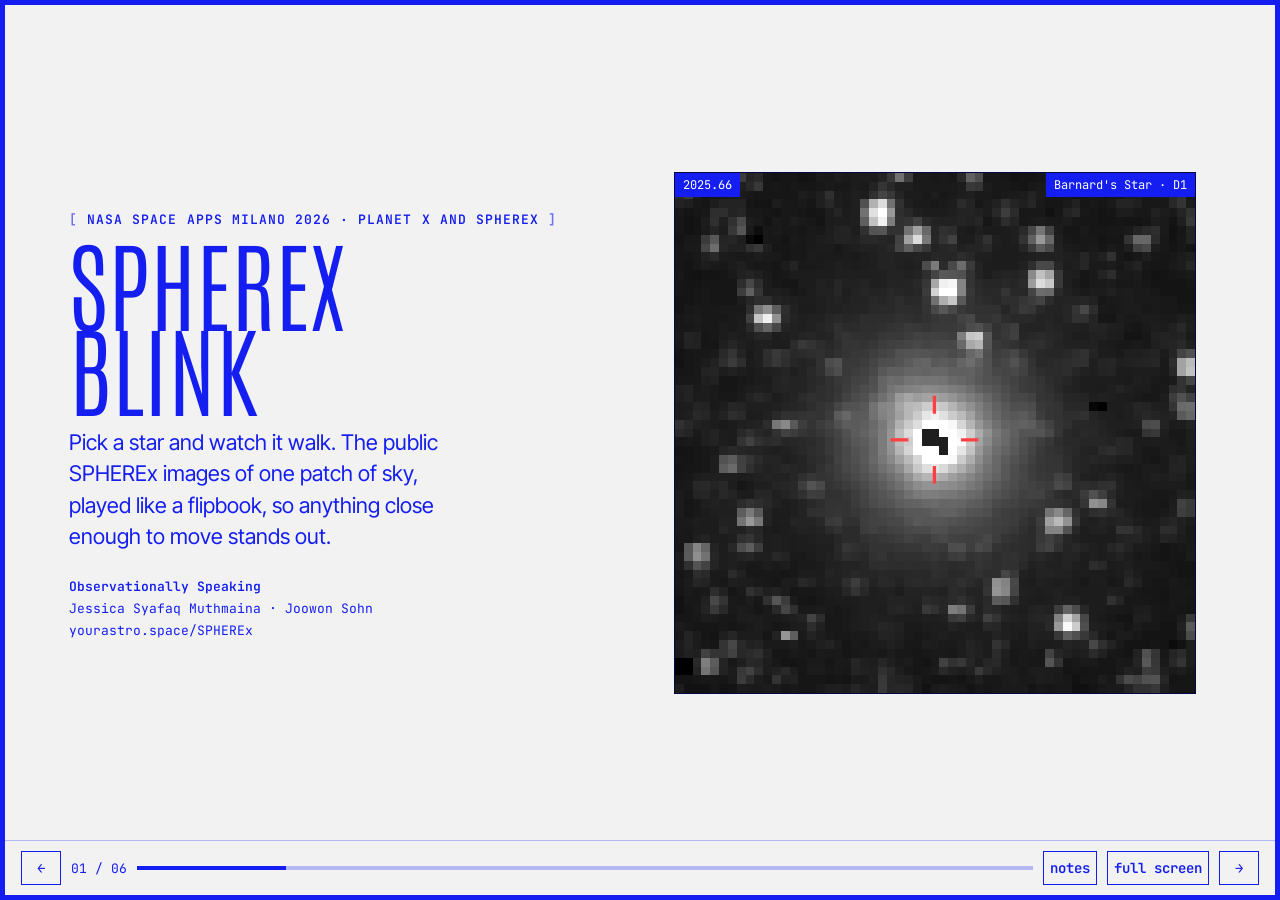
==== commit 6f9f913c: "Slides: send github.io visitors to yourastro.space" ====
--- a/slides/index.html
+++ b/slides/index.html
@@ -4,6 +4,7 @@
     <meta charset="utf-8">
     <meta name="viewport" content="width=device-width, initial-scale=1">
     <script>try{var t=localStorage.getItem("yas-theme");if(t==="dark"||t==="light")document.documentElement.dataset.theme=t}catch(e){}</script>
+    <script>if(location.hostname==="yourastrophysicist.github.io"){location.replace("https://www.yourastro.space/SPHEREx/slides/"+location.hash);}</script>
     <title>SPHEREx Blink · slides</title>
     <meta name="description" content="Six slides on SPHEREx Blink for NASA Space Apps Milano 2026, with live SPHEREx data on them.">
     <link rel="icon" type="image/png" href="/img/favicon.png?v=2">
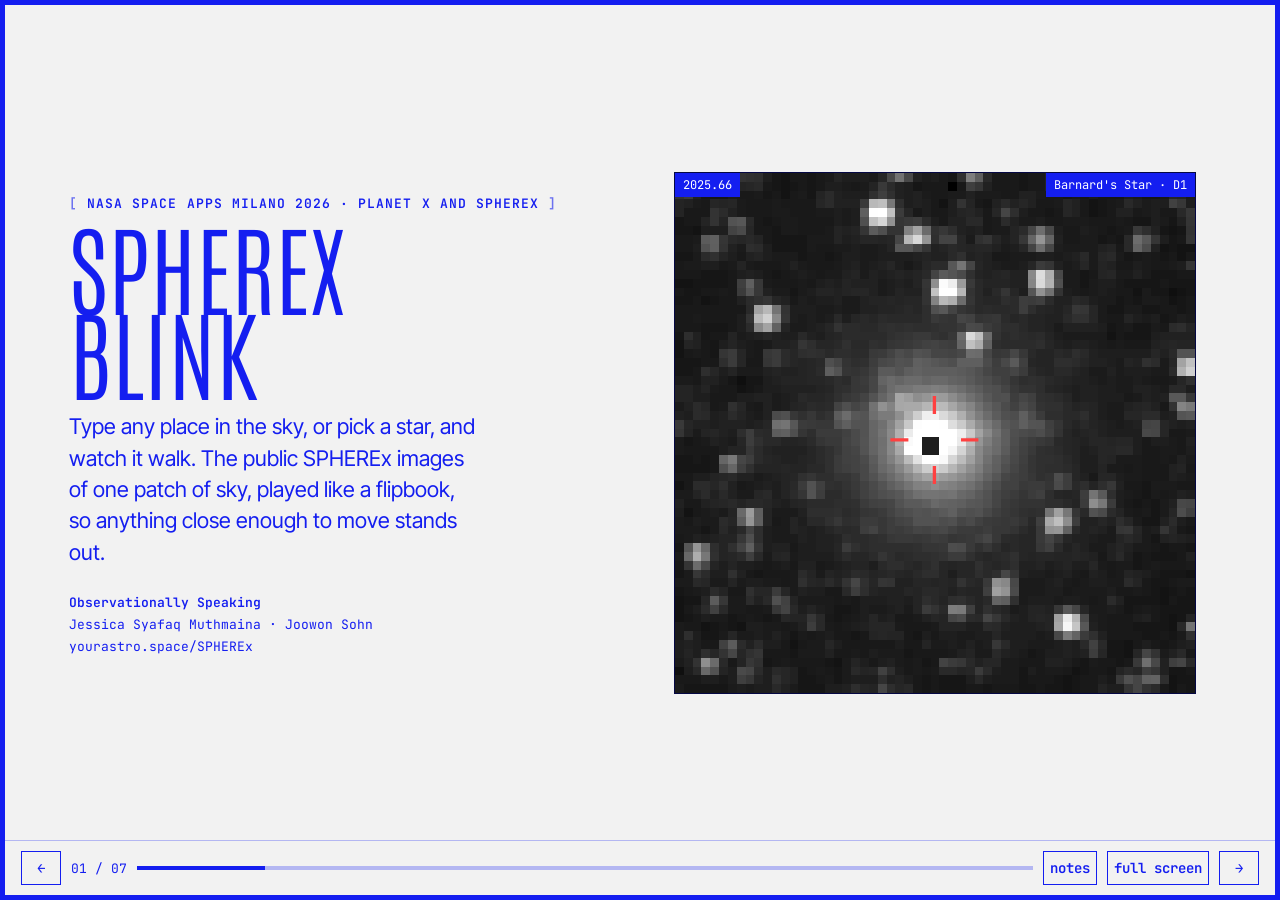
==== commit bade5b2b: "Slides: any position, Kapteyn's Star on a new slide 5" ====
--- a/slides/index.html
+++ b/slides/index.html
@@ -81,38 +81,38 @@
 <main class="deck" id="deck" aria-roledescription="slide deck">
 
     <!-- 01 title, with Barnard's Star walking in real SPHEREx data -->
-    <section class="slide two" aria-label="Slide 1 of 6" data-notes="We are Observationally Speaking, Jessica and Joowon. The challenge is Planet X and SPHEREx. What you see on the right is not an animation we drew. It is every SPHEREx exposure of Barnard's Star, lined up on one grid and played in order. The star walks north, under the red marks that say where Gaia predicts it.">
+    <section class="slide two" aria-label="Slide 1 of 7" data-notes="We are Observationally Speaking, Jessica and Joowon. The challenge is Planet X and SPHEREx. What you see on the right is not an animation we drew. It is every SPHEREx exposure of Barnard's Star, lined up on one grid and played in order. The star walks north, under the red marks that say where Gaia predicts it.">
         <div>
             <p class="kicker">NASA Space Apps Milano 2026 · Planet X and SPHEREx</p>
             <h1 class="big">SPHEREx<br>Blink</h1>
-            <p class="lead">Pick a star and watch it walk. The public SPHEREx images of one patch of sky, played like a flipbook, so anything close enough to move stands out.</p>
+            <p class="lead">Type any place in the sky, or pick a star, and watch it walk. The public SPHEREx images of one patch of sky, played like a flipbook, so anything close enough to move stands out.</p>
             <p class="meta"><b>Observationally Speaking</b><br>Jessica Syafaq Muthmaina · Joowon Sohn<br>yourastro.space/SPHEREx</p>
         </div>
         <figure class="live hero-live" data-live="Barnard" data-mode="frames" style="margin:0"><canvas width="590" height="590"></canvas><span class="tag"></span><span class="tag2">Barnard's Star · D1</span></figure>
     </section>
 
     <!-- 02 the challenge and our answer -->
-    <section class="slide two wide-r" aria-label="Slide 2 of 6" data-notes="NASA asked for a public web tool. You type a position, it plays the SPHEREx images of that patch like a video. Our answer is one page in three steps. First you find the spot on the whole sky, then you watch it move, then you can read why it matters at the level you want. Click any card and the live page opens there.">
+    <section class="slide two wide-r" aria-label="Slide 2 of 7" data-notes="NASA asked for a public web tool. You type a position, it plays the SPHEREx images of that patch like a video. Our answer is one page in three steps. First you find the spot on the whole sky, then you watch it move, then you can read why it matters at the level you want. Any position works on the live page, not only the five test objects. Click any card and the live page opens there.">
         <div>
             <p class="kicker">the challenge</p>
             <h2 class="h">Type a place in the sky. Watch it change.</h2>
             <p class="lead" style="max-width:40ch">NASA asked for a public web tool that plays the SPHEREx images of any patch of sky like a short video, tested on five named objects, with WiseView as the model.</p>
         </div>
         <div class="cards">
-            <a class="card" href="../?target=Barnard#explore" target="_blank" rel="noopener"><span class="n">01</span><div><h3>Find it</h3><p>One map of the whole sky, in SPHEREx's 102 colours or older surveys, with a lens to pick a spot.</p></div></a>
-            <a class="card" href="../?target=Barnard#step2" target="_blank" rel="noopener"><span class="n">02</span><div><h3>Watch it move</h3><p>Every exposure on one north-up grid, in any of the six detectors, with Gaia stars moved to each date.</p></div></a>
+            <a class="card" href="../?target=Barnard#explore" target="_blank" rel="noopener"><span class="n">01</span><div><h3>Find it</h3><p>One map of the whole sky, in SPHEREx's 102 colours or older surveys, with 29 well-known objects and a lens to pick a spot.</p></div></a>
+            <a class="card" href="../?target=Barnard#step2" target="_blank" rel="noopener"><span class="n">02</span><div><h3>Watch it move</h3><p>Any RA and Dec, live from NASA's archive. Every exposure on one north-up grid, in any of the six detectors, with Gaia stars moved to each date.</p></div></a>
             <a class="card" href="../?target=Barnard#story" target="_blank" rel="noopener"><span class="n">03</span><div><h3>Understand it</h3><p>The story told three ways, for someone new, a student or a scientist, in English, Indonesian and Italian.</p></div></a>
         </div>
     </section>
 
     <!-- 03 how it works -->
-    <section class="slide" aria-label="Slide 3 of 6" style="align-content:center" data-notes="Five steps, all in our own Python. We ask NASA's archive IRSA for every exposure, cut a small square, remove the zodiacal light, put everything on one fixed grid, and play it. The five targets are exported ahead of time in all six detectors, 60 views, built on GitHub so the raw files never fill a laptop. The check is that Barnard's Star lands within a tenth of a pixel of where Gaia says it should be.">
+    <section class="slide" aria-label="Slide 3 of 7" style="align-content:center" data-notes="Five steps, all in our own Python. We ask NASA's archive IRSA for every exposure, cut a small square, remove the zodiacal light, put everything on one fixed grid, and play it. The five targets are exported ahead of time in all six detectors, 60 views. For any other position a small relay on our site runs the same steps live, in about half a minute, and we checked it against the Python in all six detectors. The check is that Barnard's Star lands within a tenth of a pixel of where Gaia says it should be.">
         <p class="kicker">how it works</p>
         <h2 class="h">From NASA's archive to a moving picture</h2>
         <div class="two" style="align-items:start">
             <figure class="sfig" data-fig="steps"></figure>
             <div class="stats" style="margin-top:0;grid-template-columns:1fr">
-                <div class="stat"><b>60</b><span>views ready to open, five targets in all six detectors</span></div>
+                <div class="stat"><b>any</b><span>position on the sky, live from NASA's archive in about half a minute</span></div>
                 <div class="stat"><b>36 to 96</b><span>real SPHEREx exposures behind every view</span></div>
                 <div class="stat"><b>0.1 px</b><span>average distance between Barnard's Star in our images and the Gaia prediction</span></div>
             </div>
@@ -120,7 +120,7 @@
     </section>
 
     <!-- 04 five targets, five live blinks -->
-    <section class="slide" aria-label="Slide 4 of 6" style="align-content:center" data-notes="These five are blinking live, real SPHEREx data, one image per sky pass. Barnard's Star walks. Epsilon Indi B moves less than a pixel a year. WISE 0855 is only visible in the reddest detector, D6. RW Aurigae and R Draconis do not move, they change brightness. Click any of them to open it in the full viewer.">
+    <section class="slide" aria-label="Slide 4 of 7" style="align-content:center" data-notes="These five are blinking live, real SPHEREx data, one image per sky pass. Barnard's Star walks. Epsilon Indi B moves less than a pixel a year. WISE 0855 is only visible in the reddest detector, D6. RW Aurigae and R Draconis do not move, they change brightness. Click any of them to open it in the full viewer.">
         <p class="kicker">the five test objects</p>
         <h2 class="h">Five objects, five questions</h2>
         <div class="five">
@@ -132,8 +132,20 @@
         </div>
     </section>
 
-    <!-- 05 for everyone -->
-    <section class="slide two" aria-label="Slide 5 of 6" data-notes="We wanted anyone to be able to use it. The explanation under the tool comes in three reading levels, and every chapter has something to play with, like this one. Pick the Sun, then WISE 0855, and see the glow move into the infrared. That is why SPHEREx, an infrared telescope, can see the coldest neighbours of the Sun.">
+    <!-- 05 any position -->
+    <section class="slide two" aria-label="Slide 5 of 7" data-notes="The challenge says users enter a position. So the live page takes any position, not only the five. This is Kapteyn's Star, one of the fastest stars on the sky and not one of the five. We typed in its Gaia position and motion, and the page fetched all 39 SPHEREx exposures from NASA's archive in about half a minute. You can also drag the lens on the map, or pick one of 29 well-known objects and press blink it in SPHEREx.">
+        <div>
+            <p class="kicker">any position</p>
+            <h2 class="h">Not just five stars</h2>
+            <p class="lead">Type an RA and Dec, drag the lens, or pick one of 29 well-known objects. The page asks NASA's archive for every SPHEREx exposure of that spot and lines them up, in about half a minute.</p>
+            <p class="meta" style="margin-top:28px">Kapteyn's Star, not one of the five<br>Gaia DR3 position and motion typed in · 39 exposures · D1</p>
+            <a class="explore-url" href="../?ra=77.959937&dec=-45.043813&pmra=6491.2&pmdec=-5708.6&epoch=2016.0" target="_blank" rel="noopener">open it live</a>
+        </div>
+        <figure class="live hero-live" data-live="Kapteyn" data-src="data/Kapteyn_D1.json" data-mode="frames" style="margin:0"><canvas width="590" height="590"></canvas><span class="tag"></span><span class="tag2">Kapteyn's Star · D1</span></figure>
+    </section>
+
+    <!-- 06 for everyone -->
+    <section class="slide two" aria-label="Slide 6 of 7" data-notes="We wanted anyone to be able to use it. The explanation under the tool comes in three reading levels, and every chapter has something to play with, like this one. Pick the Sun, then WISE 0855, and see the glow move into the infrared. That is why SPHEREx, an infrared telescope, can see the coldest neighbours of the Sun.">
         <div>
             <p class="kicker">for everyone</p>
             <h2 class="h">One page, three ways to read it</h2>
@@ -148,8 +160,8 @@
         <figure class="sfig" data-fig="glow"></figure>
     </section>
 
-    <!-- 06 the honest answer, then explore -->
-    <section class="slide two" aria-label="Slide 6 of 6" data-notes="The challenge also asks about Planet X. The honest answer, with numbers, is that a Planet Nine of the usual size and distance is about forty times too faint for one SPHEREx exposure. Move the sliders, only a large planet near 300 AU comes close. Motion is never the problem, faintness is. Now please explore the site yourself.">
+    <!-- 07 the honest answer, then explore -->
+    <section class="slide two" aria-label="Slide 7 of 7" data-notes="The challenge also asks about Planet X. The honest answer, with numbers, is that a Planet Nine of the usual size and distance is about forty times too faint for one SPHEREx exposure. Move the sliders, only a large planet near 300 AU comes close. Motion is never the problem, faintness is. Now please explore the site yourself.">
         <div>
             <p class="kicker">the honest answer</p>
             <h2 class="h">Could it find Planet X?</h2>
@@ -162,7 +174,7 @@
 
     <nav class="nav" aria-label="slides">
         <button type="button" id="prev" aria-label="Previous slide">←</button>
-        <span id="num">01 / 06</span>
+        <span id="num">01 / 07</span>
         <div class="bar" aria-hidden="true"><i id="bar"></i></div>
         <button type="button" id="notesBtn" aria-pressed="false" title="Speaker notes (n)">notes</button>
         <button type="button" id="fsBtn" title="Full screen (f)">full screen</button>
@@ -172,14 +184,15 @@
 </main>
 
 <script>let lang = "en";</script>
-<script src="../figs.js?v=4"></script>
+<script src="../figs.js?v=5"></script>
 <script>
 "use strict";
 // ---------- live SPHEREx blinks from the same static files the page uses ----------
 const BEST = { Barnard: "D1", EpsIndB: "D5", WISE0855: "D6", RWAur: "D1", RDra: "D3" };
-const cache = {};
+const cache = {}, SRC = {};
+document.querySelectorAll("[data-src]").forEach((f) => { SRC[f.dataset.live] = f.dataset.src; });
 function load(t) {
-  return cache[t] || (cache[t] = fetch(`../data/${t}.json`).then((r) => r.json()));
+  return cache[t] || (cache[t] = fetch(SRC[t] || `../data/${t}.json`).then((r) => r.json()));
 }
 function decode(f, n) {
   const bin = atob(f.image), out = new Float32Array(n);
@@ -268,7 +281,7 @@
   else if (e.key === "End") show(slides.length - 1);
 });
 
-// reading levels on slide 5, the opening lines of chapter 2 at each level
+// reading levels on slide 6, the opening lines of chapter 2 at each level
 const LVL = [
   "An exoplanet is a planet that circles a star other than the Sun. Between planets and stars sits a strange family, the brown dwarfs, too light to keep shining, so they cool for ever and glow in infrared light like a fading ember.",
   "Below about 13 Jupiter masses an object never burns deuterium, above about 75 to 80 it burns hydrogen and is a star. A cool body glows most at λmax ≈ 2900 μm K / T, so a 250 K brown dwarf peaks near 12 μm.",
--- a/style.css
+++ b/style.css
@@ -130,6 +130,30 @@
 .mini { min-height: 26px; padding: 0 9px; border: 1px solid var(--blue); background: transparent; color: var(--blue); font: 600 11px var(--mono); text-transform: uppercase; letter-spacing: .06em; cursor: pointer; }
 .mini:hover { background: var(--blue-soft); }
 .check.mini { border: 0; padding: 0; margin: 0; font: 400 12px var(--mono); }
+/* what the marks on the map mean */
+.ex-legend { display: flex; flex-wrap: wrap; justify-content: center; gap: 6px 16px; margin: 0; font: 400 11px var(--mono); text-transform: uppercase; letter-spacing: .06em; }
+.ex-legend > span { display: inline-flex; align-items: center; gap: 6px; }
+.ex-legend i { display: inline-block; flex: none; }
+.lg-target { width: 11px; height: 11px; border: 2px solid #7a82ff; border-radius: 50%; }
+.lg-known { width: 8px; height: 8px; border: 1.5px solid currentColor; }
+.lg-sun { width: 11px; height: 11px; border: 2px solid #ff8a3d; border-radius: 50%; }
+.lg-ecl { width: 18px; border-top: 2px dashed #ff8a3d; }
+.ex-legend.no-known > span:not(:first-child) { display: none; }
+.explore[data-world="earth"] .ex-legend { display: none; }
+/* the card for a known object: over the map's top left on wide screens, under the map on phones */
+.explore > .panel { position: relative; }
+.ex-card { position: absolute; left: 12px; top: var(--k-top, 52px); z-index: 7; width: min(340px, calc(100% - 84px)); max-height: calc(100% - var(--k-top, 52px) - 12px); overflow: auto; padding: 14px 16px 14px; background: var(--panel); color: var(--blue); box-shadow: 0 0 0 1px var(--blue), 0 10px 30px rgba(0, 0, 0, .35); font-size: 15px; line-height: 1.5; }
+.ex-card[hidden] { display: none; }
+.ex-card p { margin: 0 0 10px; }
+.ex-card-type { font: 600 11px var(--mono); text-transform: uppercase; letter-spacing: .08em; opacity: .8; }
+.ex-card-name { margin: 0 32px 8px 0; font: 400 26px/1.05 var(--display); text-transform: uppercase; letter-spacing: .01em; }
+.ex-card-note { font: 400 12px/1.45 var(--mono); opacity: .8; padding-top: 8px; border-top: 1px solid var(--blue-line); }
+.ex-card-btns { display: flex; flex-wrap: wrap; gap: 8px; }
+.ex-card-x { position: absolute; right: 8px; top: 6px; width: 32px; height: 32px; border: 0; background: none; color: var(--blue); font: 400 24px/1 var(--display); cursor: pointer; }
+.ex-card-x:hover { background: var(--blue-soft); }
+@media (max-width: 720px) {
+    .ex-card { position: relative; left: auto; top: auto; width: auto; max-height: none; box-shadow: none; border-top: 1px solid var(--blue-line); }
+}
 
 @media (max-width: 640px) {
     .ex-stage { aspect-ratio: 4 / 3; }
@@ -137,6 +161,11 @@
     .explore[data-shape="map"] .ex-stage, .explore[data-world="earth"] .ex-stage { aspect-ratio: 2 / 1; }
     .shapes button { font-size: 15px; }
     .ex-row .seg { min-width: 0; width: 100%; }
+    /* on a short phone map the four buttons go in one row along the top, so they cover less of the sky */
+    .ex-zoom { right: 8px; top: 8px; grid-auto-flow: column; gap: 4px; }
+    .ex-zoom button { width: 30px; height: 30px; }
+    .explore.is-full .ex-stage .ex-fslabel { top: 48px; max-width: calc(100% - 24px); font-size: 11px; }
+    .explore.is-full > .panel > .ex-dock { top: 84px; width: calc(100% - 24px); max-height: calc(100% - 96px); }
 }
 
 /* ---------- the two steps of the page ---------- */
@@ -170,7 +199,7 @@
 .is-full { position: fixed; inset: 0; z-index: 50; margin: 0; padding: 0; max-width: none; width: 100vw; height: 100vh; height: 100dvh; background: var(--bg); overflow: auto; }
 :fullscreen.is-full { position: static; }
 /* a grid row has a definite height, which Aladin needs: it sizes its canvas from height: 100% */
-.explore.is-full > .panel { height: 100%; display: grid; grid-template-rows: auto minmax(0, 1fr) auto; box-shadow: none; }
+.explore.is-full > .panel { height: 100%; display: grid; grid-template-rows: auto minmax(0, 1fr); box-shadow: none; }
 .explore.is-full .ex-stage { aspect-ratio: auto; height: 100%; min-height: 0; }
 /* the whole-sky oval is 2:1, so in full screen the map keeps that shape, centred, and never cuts the oval */
 .explore.is-full[data-shape="map"] .ex-stage { aspect-ratio: 2 / 1; width: auto; max-width: 100%; justify-self: center; }
@@ -179,7 +208,22 @@
 .explore.is-full .panel-bar, .explore.is-full .ex-dock { background: var(--panel); }
 .explore.is-full .ex-shield { display: none; }
 .explore.is-full .ex-next { display: none; }
-.explore.is-full .ex-dock { gap: 8px; padding: 10px 14px; }
+/* full screen, as in the Time Lens: nothing under the map; settings float over it, legend and centre sit on it */
+.fs-only { display: none !important; }
+.explore.is-full .ex-zoom .fs-only { display: grid !important; }
+.explore.is-full .ex-dock { display: none; position: absolute; z-index: 8; left: 12px; top: 46px; width: min(380px, calc(100% - 72px)); max-height: calc(100% - 58px); overflow: auto; gap: 10px; padding: 14px; border: 1px solid var(--blue); box-shadow: 0 10px 30px rgba(0, 0, 0, .4); }
+.explore.is-full.panel-open .ex-dock { display: grid; }
+.explore.is-full .ex-dock .ex-row .seg { min-width: 0; width: 100%; }
+.explore.is-full .ex-dock .ex-lambda { width: 100%; }
+#fsPanelBtn[aria-expanded="true"] { background: #141ef0; border-color: #141ef0; }
+.explore.is-full .ex-fslabel { display: block !important; position: absolute; left: 12px; top: 12px; z-index: 4; max-width: calc(100% - 80px); margin: 0; padding: 4px 9px; background: #141ef0; color: #f2f2f2; font: 400 12px/1.3 var(--mono); letter-spacing: .03em; }
+.explore.is-full.panel-open .ex-fslabel { visibility: hidden; }
+.explore.is-full .ex-fsbar { display: flex !important; position: absolute; left: 50%; bottom: 12px; transform: translateX(-50%); z-index: 4; max-width: calc(100% - 24px); flex-wrap: wrap; justify-content: center; align-items: center; gap: 6px 18px; padding: 6px 12px; background: rgba(7, 11, 46, .78); color: #f2f2f2; }
+.ex-fsbar .ex-legend { color: #f2f2f2; font-size: 10px; }
+.ex-fscentre { margin: 0; font: 400 11px var(--mono); letter-spacing: .04em; white-space: nowrap; }
+.ex-fscentre span { text-transform: uppercase; opacity: .75; }
+.ex-fscentre output { font-variant-numeric: tabular-nums; }
+.explore.is-full[data-world="earth"] .ex-fsbar { display: none !important; }
 .explore.is-full .ex-now { font-size: 14px; }
 .viewer.is-full { display: grid; grid-template-rows: auto minmax(0, 1fr) auto auto auto; box-shadow: none; }
 .viewer.is-full .band { display: grid; place-items: center; min-height: 0; }
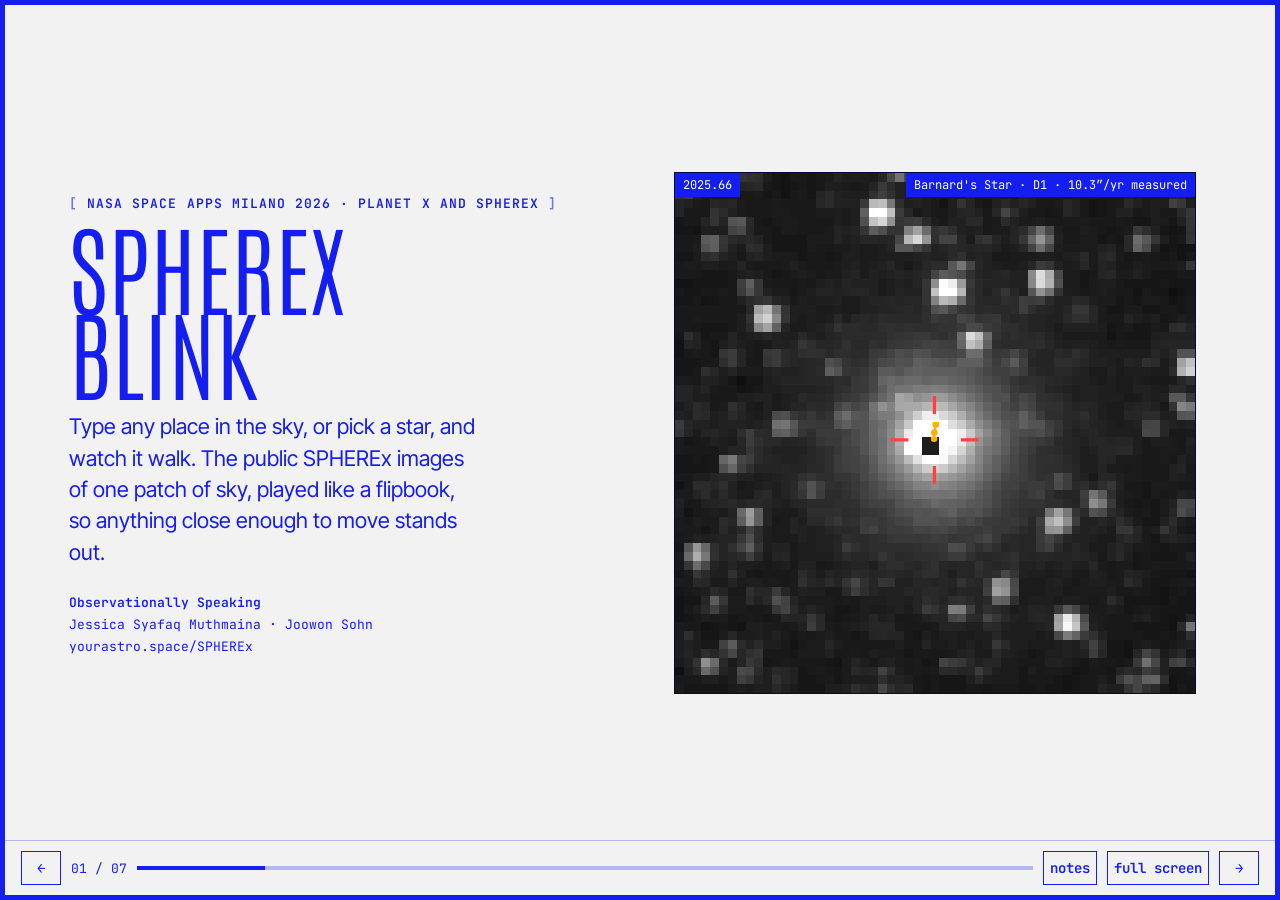
==== commit 02523946: "Spectrum, one-colour blink, measured track; AI disclosure in every file; release v1.2.0" ====
--- a/slides/index.html
+++ b/slides/index.html
@@ -3,6 +3,7 @@
 <head>
     <meta charset="utf-8">
     <meta name="viewport" content="width=device-width, initial-scale=1">
+    <meta name="ai-disclosure" content="Code and text written with Claude (Anthropic) during NASA Space Apps Milano 2026, from the team's instructions, and checked by the team.">
     <script>try{var t=localStorage.getItem("yas-theme");if(t==="dark"||t==="light")document.documentElement.dataset.theme=t}catch(e){}</script>
     <script>if(location.hostname==="yourastrophysicist.github.io"){location.replace("https://www.yourastro.space/SPHEREx/slides/"+location.hash);}</script>
     <title>SPHEREx Blink · slides</title>
@@ -133,12 +134,12 @@
     </section>
 
     <!-- 05 any position -->
-    <section class="slide two" aria-label="Slide 5 of 7" data-notes="The challenge says users enter a position. So the live page takes any position, not only the five. This is Kapteyn's Star, one of the fastest stars on the sky and not one of the five. We typed in its Gaia position and motion, and the page fetched all 39 SPHEREx exposures from NASA's archive in about half a minute. You can also drag the lens on the map, or pick one of 29 well-known objects and press blink it in SPHEREx.">
+    <section class="slide two" aria-label="Slide 5 of 7" data-notes="The challenge says users enter a position. So the live page takes any position, not only the five. This is Kapteyn's Star, one of the fastest stars on the sky and not one of the five. We typed in its Gaia position and motion, and the page fetched all 39 SPHEREx exposures from NASA's archive in about half a minute. The orange dots are where the star really is in each sky pass: it moves 8.3 arcseconds a year in the SPHEREx images, and Gaia says 8.6. You can also drag the lens on the map, or pick one of 29 well-known objects and press blink it in SPHEREx.">
         <div>
             <p class="kicker">any position</p>
             <h2 class="h">Not just five stars</h2>
             <p class="lead">Type an RA and Dec, drag the lens, or pick one of 29 well-known objects. The page asks NASA's archive for every SPHEREx exposure of that spot and lines them up, in about half a minute.</p>
-            <p class="meta" style="margin-top:28px">Kapteyn's Star, not one of the five<br>Gaia DR3 position and motion typed in · 39 exposures · D1</p>
+            <p class="meta" style="margin-top:28px">Kapteyn's Star, not one of the five<br>Gaia DR3 position and motion typed in · 39 exposures · D1<br><b>measured in SPHEREx 8.3″/yr · Gaia 8.6″/yr</b></p>
             <a class="explore-url" href="../?ra=77.959937&dec=-45.043813&pmra=6491.2&pmdec=-5708.6&epoch=2016.0" target="_blank" rel="noopener">open it live</a>
         </div>
         <figure class="live hero-live" data-live="Kapteyn" data-src="data/Kapteyn_D1.json" data-mode="frames" style="margin:0"><canvas width="590" height="590"></canvas><span class="tag"></span><span class="tag2">Kapteyn's Star · D1</span></figure>
@@ -184,7 +185,7 @@
 </main>
 
 <script>let lang = "en";</script>
-<script src="../figs.js?v=5"></script>
+<script src="../figs.js?v=6"></script>
 <script>
 "use strict";
 // ---------- live SPHEREx blinks from the same static files the page uses ----------
@@ -216,7 +217,50 @@
     return { img, xy, label: `pass ${passes.indexOf(p) + 1} · ${y.toFixed(2)}` };
   });
 }
-function paint(cv, v, N) {
+// the measured track, as on the page: centroid of each sky-pass median, or the centre of a saturated blank core
+function centroid(img, N, xy) {
+  let [cx, cy] = xy;
+  const blank = [];
+  for (let y = Math.floor(cy - 5); y <= Math.ceil(cy + 5); y++) for (let x = Math.floor(cx - 5); x <= Math.ceil(cx + 5); x++)
+    if (x >= 0 && y >= 0 && x < N && y < N && Math.hypot(x - cx, y - cy) <= 5 && isNaN(img[y * N + x])) blank.push([x, y]);
+  if (blank.filter(([x, y]) => Math.hypot(x - cx, y - cy) <= 2).length >= 3) return [blank.reduce((s, b) => s + b[0], 0) / blank.length, blank.reduce((s, b) => s + b[1], 0) / blank.length];
+  for (let it = 0; it < 2; it++) {
+    const ring = [];
+    for (let y = Math.floor(cy - 7); y <= Math.ceil(cy + 7); y++) for (let x = Math.floor(cx - 7); x <= Math.ceil(cx + 7); x++) {
+      const r = Math.hypot(x - cx, y - cy), val = (x >= 0 && y >= 0 && x < N && y < N) ? img[y * N + x] : NaN;
+      if (r >= 4 && r <= 7 && !isNaN(val)) ring.push(val);
+    }
+    const bg = median(ring) || 0;
+    let sx = 0, sy = 0, sw = 0;
+    for (let y = Math.floor(cy - 3); y <= Math.ceil(cy + 3); y++) for (let x = Math.floor(cx - 3); x <= Math.ceil(cx + 3); x++) {
+      if (x < 0 || y < 0 || x >= N || y >= N || Math.hypot(x - cx, y - cy) > 3) continue;
+      const val = img[y * N + x]; if (isNaN(val)) continue;
+      const w = Math.max(0, val - bg); sx += w * x; sy += w * y; sw += w;
+    }
+    if (!sw) return null;
+    cx = sx / sw; cy = sy / sw;
+  }
+  return [cx, cy];
+}
+function trackOf(j) {
+  const n = j.npix * j.npix, imgs = j.frames.map((f) => decode(f, n)), pts = [];
+  for (const p of [...new Set(j.frames.map((f) => f.pass_index))]) {
+    const ids = j.frames.map((f, i) => (f.pass_index === p ? i : -1)).filter((i) => i >= 0);
+    const img = new Float32Array(n);
+    for (let k = 0; k < n; k++) img[k] = median(ids.map((i) => imgs[i][k]));
+    const g = [0, 1].map((a) => ids.reduce((s, i) => s + j.frames[i].target_xy[a], 0) / ids.length);
+    const c = centroid(img, j.npix, g);
+    if (c && Math.hypot(c[0] - g[0], c[1] - g[1]) < 3) pts.push({ x: c[0], y: c[1], yr: ids.reduce((s, i) => s + j.frames[i].year, 0) / ids.length });
+  }
+  let speed = 0;
+  if (pts.length > 1) {
+    const t = pts.map((p) => p.yr), mt = t.reduce((a, b) => a + b) / t.length;
+    const sl = (k) => { const m = pts.reduce((s, p) => s + p[k], 0) / pts.length; let a = 0, b = 0; pts.forEach((p, i) => { a += (t[i] - mt) * (p[k] - m); b += (t[i] - mt) ** 2; }); return a / b; };
+    speed = Math.hypot(sl("x"), sl("y")) * 6.15;
+  }
+  return { pts, speed };
+}
+function paint(cv, v, N, tr) {
   const ctx = cv.getContext("2d"), fin = Array.from(v.img).filter((x) => !isNaN(x)).sort((a, b) => a - b);
   const pct = (p) => fin[Math.min(fin.length - 1, Math.round(p / 100 * (fin.length - 1)))];
   const med = pct(50), mad = 1.4826 * median(Array.from(fin, (x) => Math.abs(x - med))) || 1e-3;
@@ -234,15 +278,24 @@
   ctx.beginPath();
   for (const [dx, dy] of [[1, 0], [-1, 0], [0, 1], [0, -1]]) { ctx.moveTo(cx + dx * 3 * s, cy + dy * 3 * s); ctx.lineTo(cx + dx * 5 * s, cy + dy * 5 * s); }
   ctx.stroke();
-}
-const timers = [];
+  if (tr && tr.pts.length > 1) {
+    const at = (p) => [(p.x + 0.5) * s, (N - 1 - p.y + 0.5) * s];
+    ctx.strokeStyle = ctx.fillStyle = "#ffb000"; ctx.lineWidth = Math.max(1.5, s / 4);
+    ctx.beginPath(); tr.pts.forEach((p, k) => { const [x, y] = at(p); if (k) ctx.lineTo(x, y); else ctx.moveTo(x, y); }); ctx.stroke();
+    for (const p of tr.pts) { const [x, y] = at(p); ctx.beginPath(); ctx.arc(x, y, Math.max(2.5, s / 3), 0, 2 * Math.PI); ctx.fill(); }
+  }
+}
+const timers = [], tracks = {};
 async function startLive(slide) {
   for (const fig of slide.querySelectorAll("[data-live]")) {
     const t = fig.dataset.live, cv = fig.querySelector("canvas"), tag = fig.querySelector(".tag");
     tag.textContent = "loading SPHEREx data";
     const j = await load(t), vs = views(j, fig.dataset.mode || "pass");
+    const tr = tracks[t] || (tracks[t] = trackOf(j)), tag2 = fig.querySelector(".tag2");
+    if (tag2 && !tag2.dataset.base) tag2.dataset.base = tag2.textContent;
+    if (tag2 && tr.speed > 2) tag2.textContent = `${tag2.dataset.base} · ${tr.speed.toFixed(1)}″/yr measured`;
     let i = 0;
-    const step = () => { paint(cv, vs[i], j.npix); tag.textContent = vs[i].label; i = (i + 1) % vs.length; };
+    const step = () => { paint(cv, vs[i], j.npix, tr); tag.textContent = vs[i].label; i = (i + 1) % vs.length; };
     step(); timers.push(setInterval(step, fig.dataset.mode === "frames" ? 220 : 650));
   }
 }
--- a/style.css
+++ b/style.css
@@ -1,3 +1,5 @@
+/* AI disclosure: written with Claude (Anthropic) during NASA Space Apps Milano 2026, from the team's instructions,
+   and checked by the team. See README, "AI use". */
 /* SPHEREx Blink on yourastro.space. Same system as the main site:
    light grey ground, one electric blue, compressed capitals, mono labels, flat square shapes.
    The sky itself stays plain greyscale, as astronomers read it. */
@@ -296,6 +298,22 @@
 .check { display: flex; align-items: center; gap: 10px; margin: 8px 0 0; font-size: 15px; cursor: pointer; }
 .check input { accent-color: var(--blue); width: 16px; height: 16px; margin: 0; }
 .hint { font-size: 14px; margin: 10px 0 0; }
+/* the spectrum: one dot per exposure, coloured by sky pass */
+.spec-plot svg { display: block; width: 100%; height: auto; overflow: visible; }
+.spec-plot .ax { stroke: var(--blue-line); stroke-width: 1; }
+.spec-plot .tk { fill: var(--blue); font: 400 9px var(--mono); }
+.spec-plot .lb { fill: var(--blue); font: 400 9px var(--mono); letter-spacing: .03em; }
+.spec-plot .win { fill: rgba(255, 176, 0, .22); }
+.spec-plot .pt { fill: var(--blue); opacity: .35; cursor: default; }
+.spec-plot .pt.mine { opacity: .85; cursor: pointer; }
+.spec-plot .pt.p1 { fill: #7a82ff; } .spec-plot .pt.p2 { fill: #0a10a8; } .spec-plot .pt.p3 { fill: #5d5d8a; }
+.spec-plot .pt.on { fill: #ffb000; opacity: 1; stroke: var(--blue); stroke-width: 1; }
+.spec-plot .pt.dim { opacity: .12; }
+#wlC { width: 100%; accent-color: #ffb000; margin: 4px 0 0; }
+#wlC:disabled { opacity: .35; }
+.spec-line { margin: 4px 0 10px; font: 400 12px/1.5 var(--mono); }
+.spec-note { margin: 10px 0 0; font-size: 13px; line-height: 1.5; opacity: .85; }
+.key.k-tr { background: #ffb000; border-radius: 50%; border: 0; }
 .keys { font: 400 11px/1.7 var(--mono); text-transform: uppercase; letter-spacing: .05em; margin: 12px 0 0; }
 
 .btns { display: flex; justify-content: center; flex-wrap: wrap; gap: 8px; margin: 0; }
@@ -464,3 +482,5 @@
 .tcard .fig-btn { width: 100%; margin-top: 2px; }
 .tinfo-pic { margin: 0 0 12px; }
 .tinfo-pic .tmedia { aspect-ratio: 16 / 10; }
+.spec-plot .pt.wing { fill: none !important; stroke: var(--blue); stroke-width: 1.2; }
+.spec-plot .pt.wing.on { stroke: #ffb000; stroke-width: 2; }
